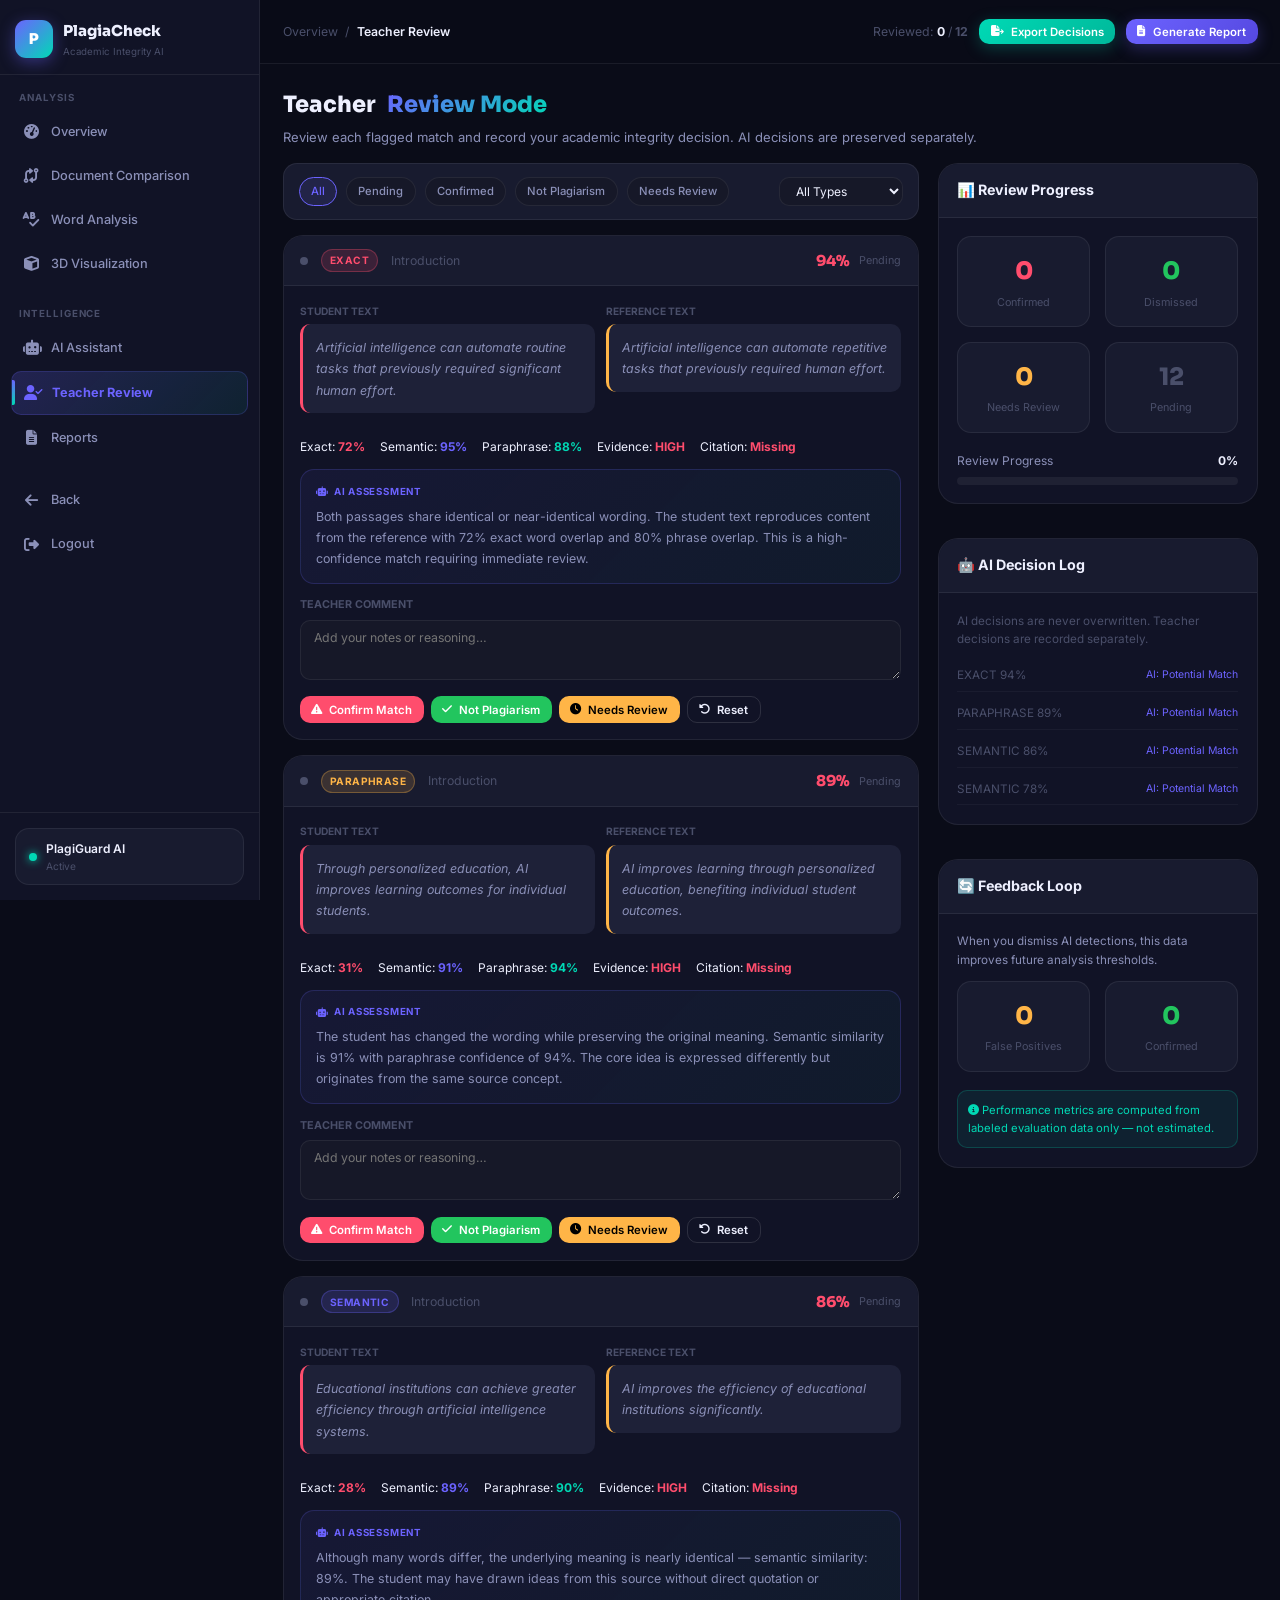
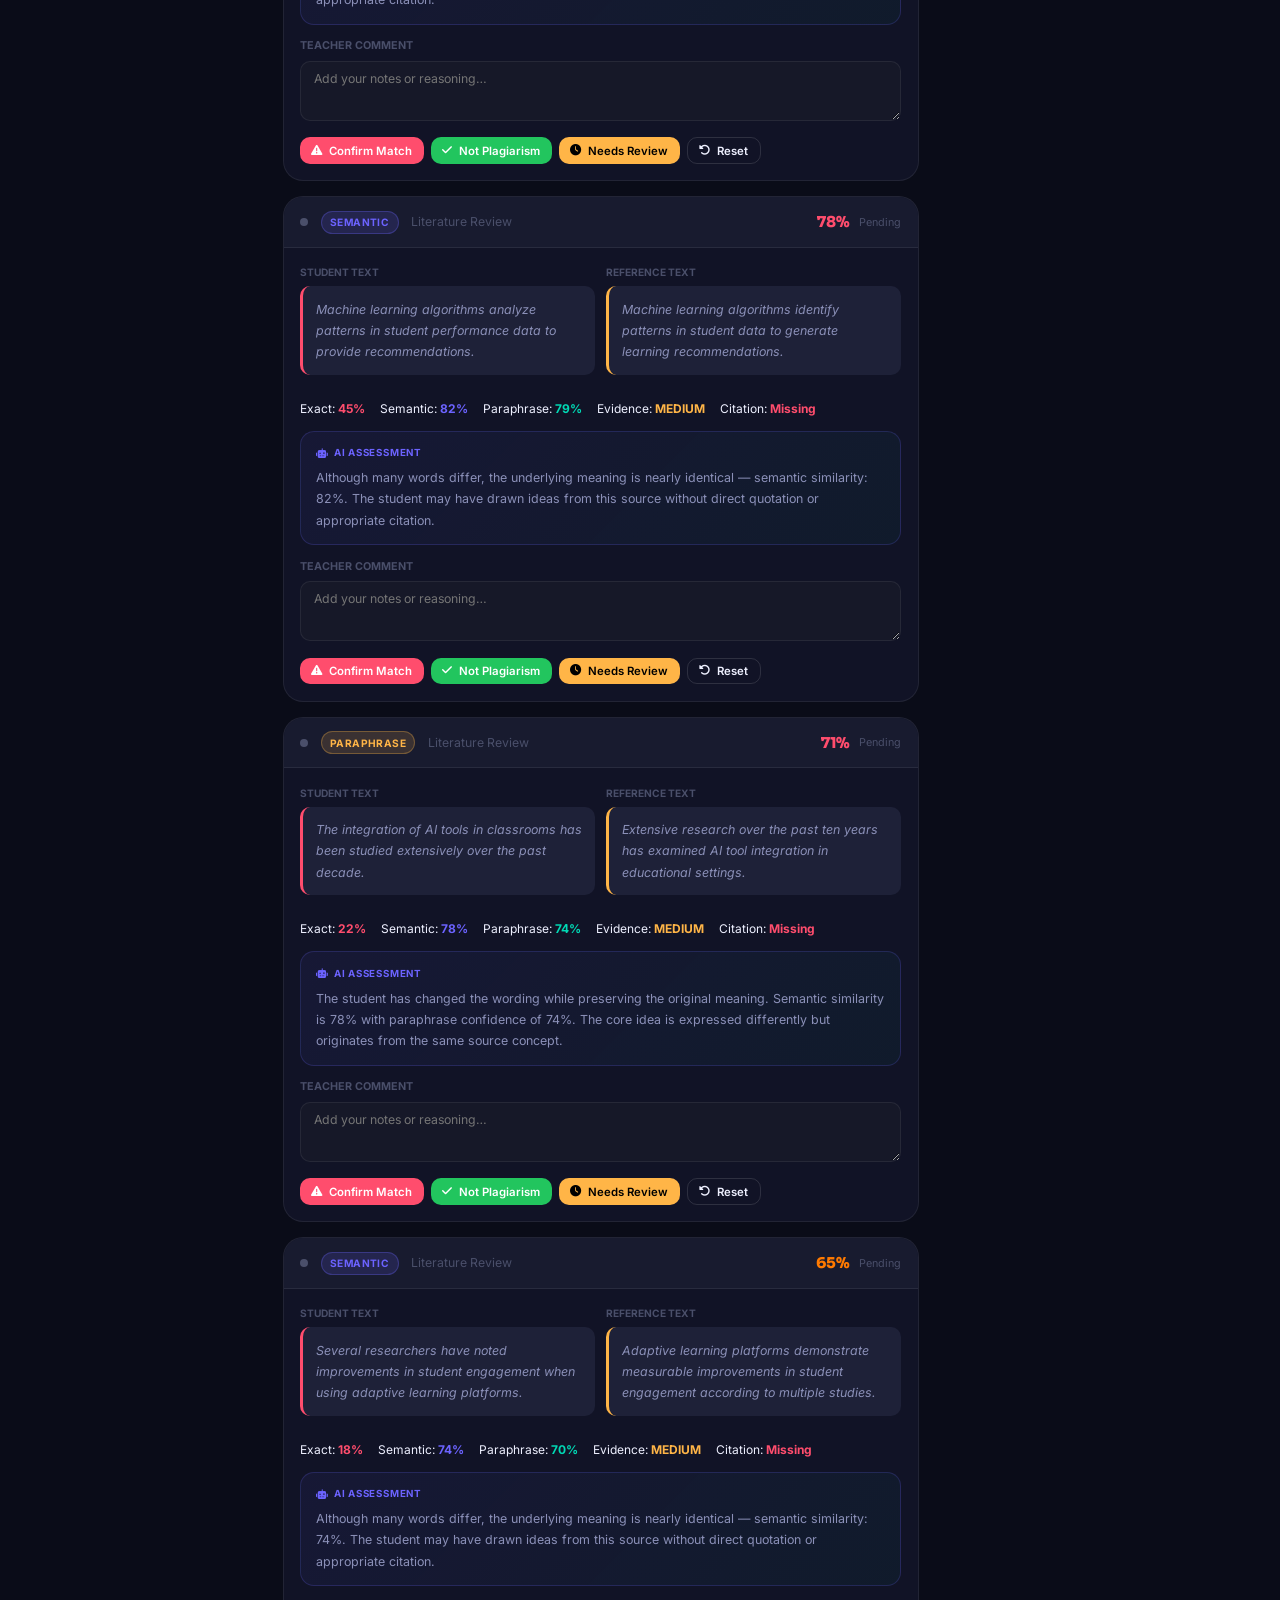
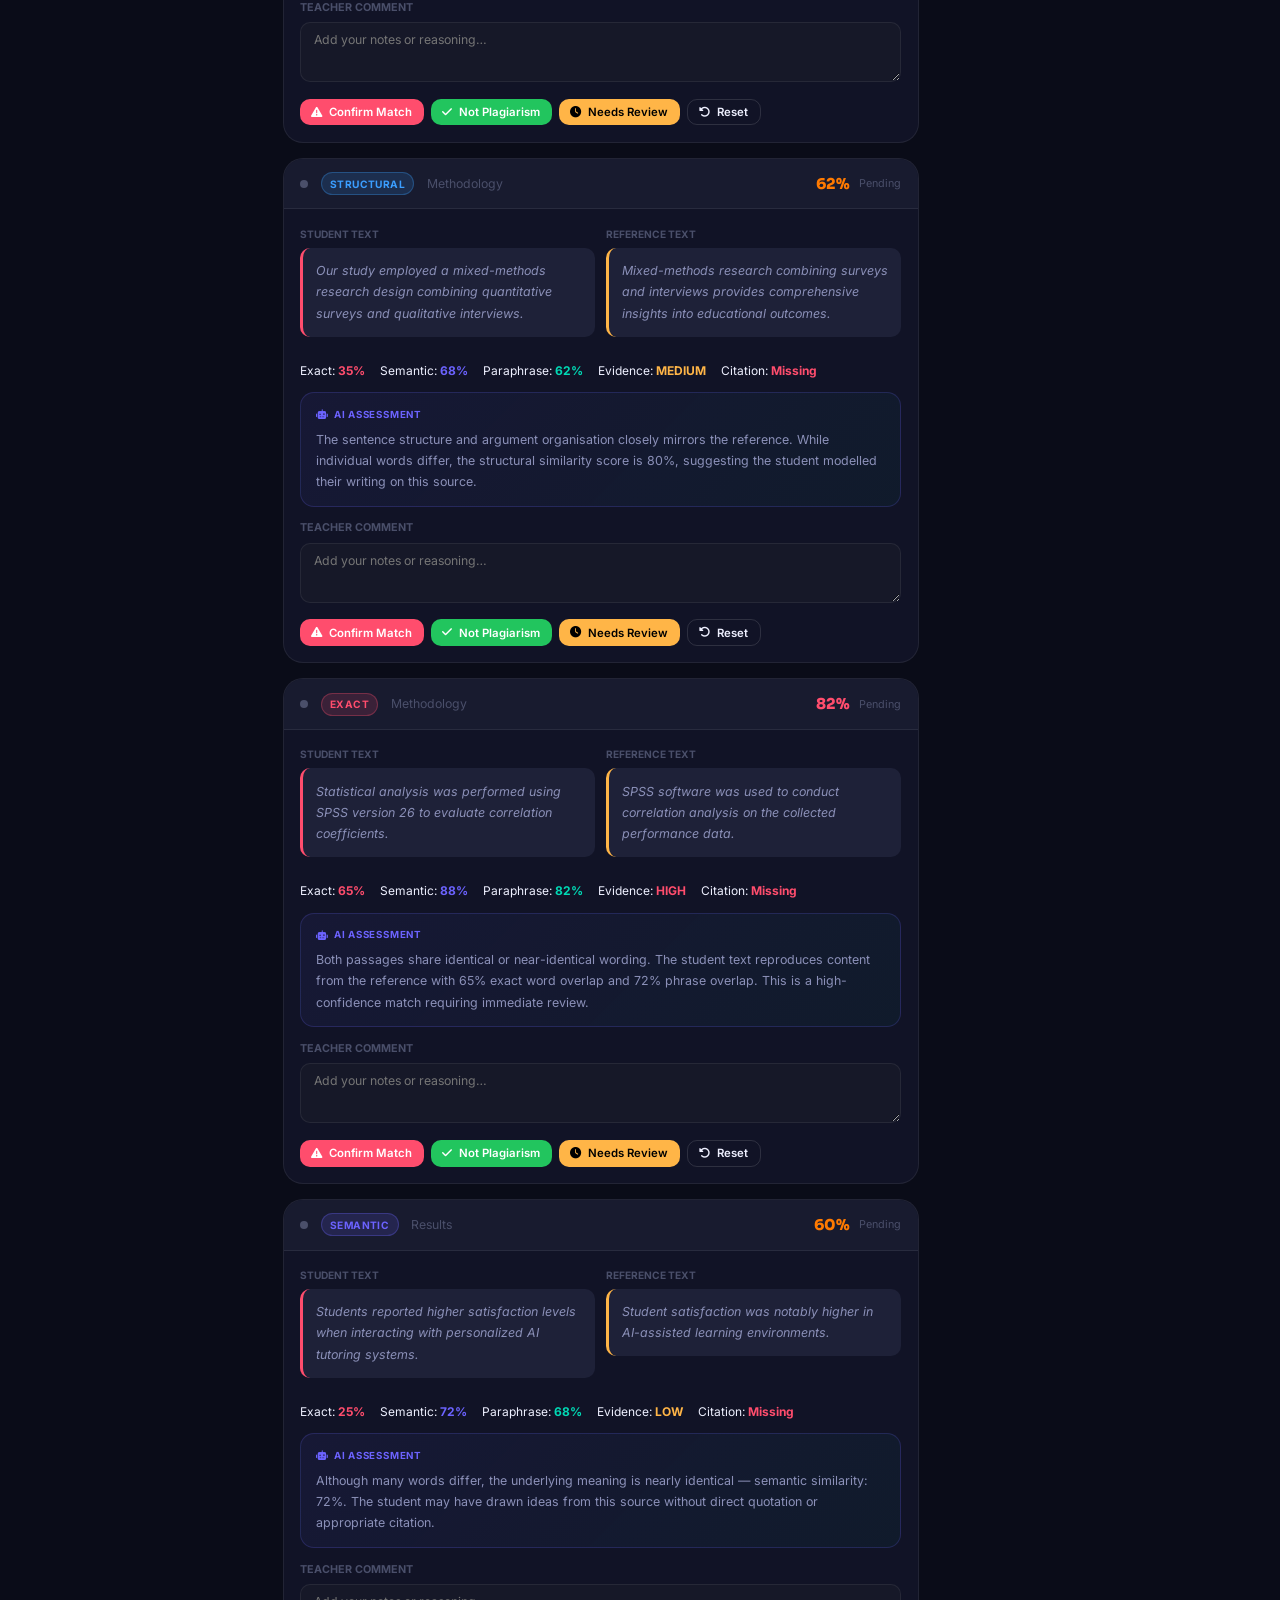
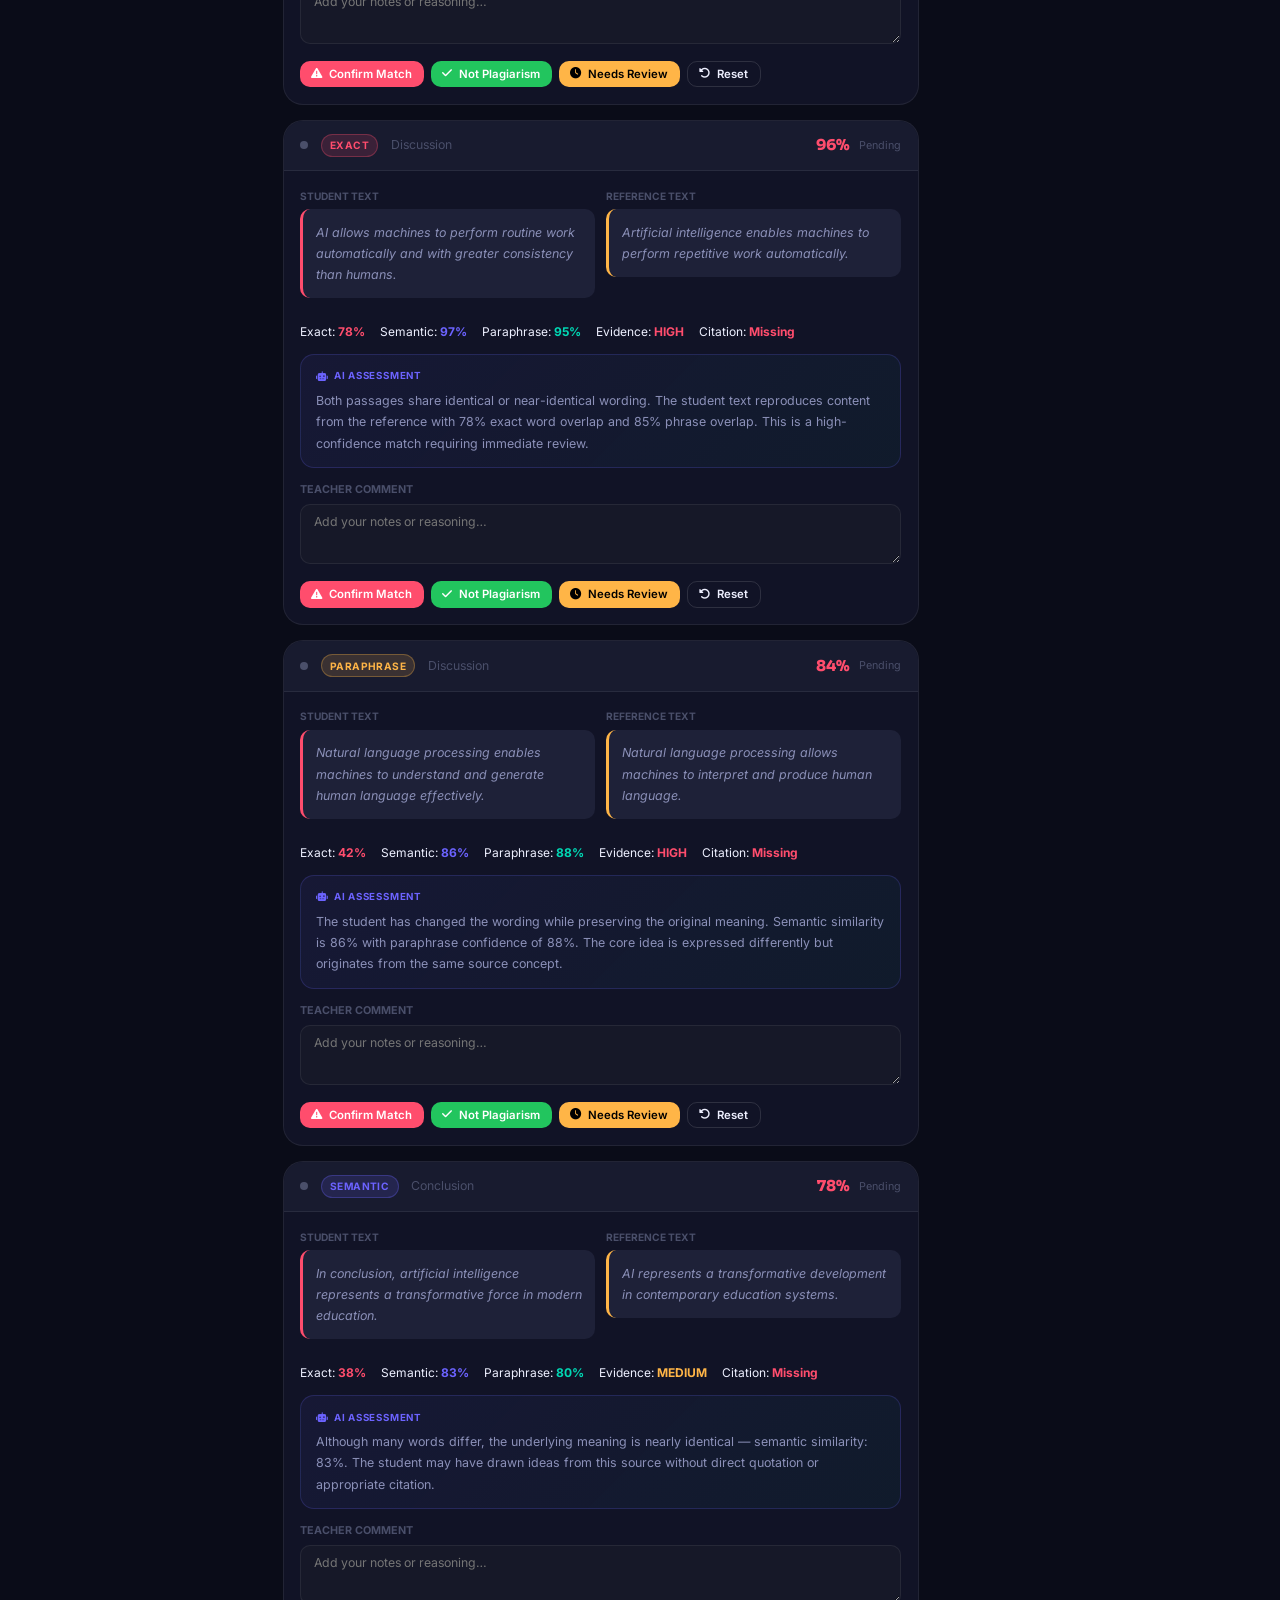
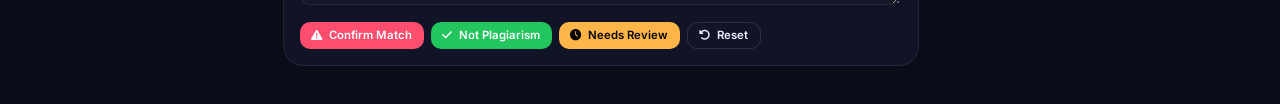
==== src/main/resources/static/teacher-review.html @ 16221643 "feat: AI-powered plagiarism detection platform - Spring Boot 3.3.4 backend with JWT authentication -" ====
<!DOCTYPE html>
<html lang="en">
<head>
<meta charset="UTF-8"/><meta name="viewport" content="width=device-width,initial-scale=1.0"/>
<title>Teacher Review — PlagiaCheck</title>
<link rel="stylesheet" href="css/advanced.css"/>
<link rel="stylesheet" href="https://cdnjs.cloudflare.com/ajax/libs/font-awesome/6.5.0/css/all.min.css"/>
<style>
.review-layout{display:grid;grid-template-columns:1fr 320px;gap:1.25rem}
.comment-box{background:var(--bg-input);border:1px solid var(--border);border-radius:var(--r-sm);padding:.6rem .85rem;color:var(--text-primary);font-size:.82rem;resize:vertical;min-height:60px;outline:none;width:100%;transition:var(--t-base)}
.comment-box:focus{border-color:var(--primary);box-shadow:0 0 0 3px rgba(108,99,255,.1)}
.decision-row{display:flex;gap:.5rem;flex-wrap:wrap;margin-top:.65rem}
.review-status-dot{width:8px;height:8px;border-radius:50%;flex-shrink:0}
</style>
</head>
<body>
<div class="app-shell">
<aside class="adv-sidebar">
  <div class="sidebar-brand"><div class="brand-logo">P</div><div><div class="brand-text">PlagiaCheck</div><div class="brand-sub">Academic Integrity AI</div></div></div>
  <div class="nav-section">
    <div class="nav-section-label">Analysis</div>
    <a href="advanced-dashboard.html" class="nav-item"><span class="nav-icon"><i class="fa-solid fa-gauge-high"></i></span><span>Overview</span></a>
    <a href="comparison.html" class="nav-item"><span class="nav-icon"><i class="fa-solid fa-code-compare"></i></span><span>Document Comparison</span></a>
    <a href="word-analysis.html" class="nav-item"><span class="nav-icon"><i class="fa-solid fa-spell-check"></i></span><span>Word Analysis</span></a>
    <a href="visualization.html" class="nav-item"><span class="nav-icon"><i class="fa-solid fa-cube"></i></span><span>3D Visualization</span></a>
  </div>
  <div class="nav-section">
    <div class="nav-section-label">Intelligence</div>
    <a href="ai-assistant.html" class="nav-item"><span class="nav-icon"><i class="fa-solid fa-robot"></i></span><span>AI Assistant</span></a>
    <a href="teacher-review.html" class="nav-item active"><span class="nav-icon"><i class="fa-solid fa-user-check"></i></span><span>Teacher Review</span></a>
    <a href="report.html" class="nav-item"><span class="nav-icon"><i class="fa-solid fa-file-lines"></i></span><span>Reports</span></a>
  </div>
  <div class="nav-section">
    <a href="advanced-dashboard.html" class="nav-item"><span class="nav-icon"><i class="fa-solid fa-arrow-left"></i></span><span>Back</span></a>
    <a href="#" class="nav-item logout-btn"><span class="nav-icon"><i class="fa-solid fa-right-from-bracket"></i></span><span>Logout</span></a>
  </div>
  <div class="sidebar-bottom"><div class="ai-status"><div class="ai-pulse"></div><div><div style="font-size:.8rem;font-weight:600">PlagiGuard AI</div><div style="font-size:.68rem;color:var(--text-muted)">Active</div></div></div></div>
</aside>

<div class="page-content">
  <div class="adv-topbar">
    <div class="topbar-left"><div class="breadcrumb"><a href="advanced-dashboard.html">Overview</a><span class="sep">/</span><span class="crumb-active">Teacher Review</span></div></div>
    <div class="topbar-right">
      <span style="font-size:.82rem;color:var(--text-muted)">Reviewed: <strong id="reviewedCount" style="color:var(--text-primary)">0</strong> / <strong id="totalCount">12</strong></span>
      <button class="btn btn-accent btn-sm" onclick="exportDecisions()"><i class="fa-solid fa-file-export"></i> Export Decisions</button>
      <button class="btn btn-primary btn-sm" onclick="window.location='report.html'"><i class="fa-solid fa-file-lines"></i> Generate Report</button>
    </div>
  </div>

  <div class="page-body">
    <div class="section-header mb-2">
      <div class="title">Teacher <span class="grad">Review Mode</span></div>
      <div class="subtitle">Review each flagged match and record your academic integrity decision. AI decisions are preserved separately.</div>
    </div>

    <div class="review-layout">
      <!-- Review cards -->
      <div>
        <!-- Filter bar -->
        <div class="filters-bar" style="border:1px solid var(--border);border-radius:var(--r-md);margin-bottom:1rem">
          <span class="filter-chip active" onclick="filterReview('all',this)">All</span>
          <span class="filter-chip" onclick="filterReview('pending',this)">Pending</span>
          <span class="filter-chip" onclick="filterReview('confirmed',this)">Confirmed</span>
          <span class="filter-chip" onclick="filterReview('dismissed',this)">Not Plagiarism</span>
          <span class="filter-chip" onclick="filterReview('needs-review',this)">Needs Review</span>
          <div style="margin-left:auto">
            <select class="filter-select" onchange="filterReviewType(this.value)">
              <option value="">All Types</option><option>EXACT</option><option>SEMANTIC</option><option>PARAPHRASE</option>
            </select>
          </div>
        </div>

        <div id="reviewCards"></div>
      </div>

      <!-- Stats panel -->
      <div style="display:flex;flex-direction:column;gap:1rem">
        <!-- Summary -->
        <div class="panel">
          <div class="panel-header"><div class="panel-title">📊 Review Progress</div></div>
          <div class="panel-body">
            <div class="admin-stat-row" style="grid-template-columns:1fr 1fr">
              <div class="admin-stat"><div class="admin-stat-val" style="color:var(--danger)" id="statConfirmed">0</div><div class="admin-stat-lbl">Confirmed</div></div>
              <div class="admin-stat"><div class="admin-stat-val" style="color:var(--success)" id="statDismissed">0</div><div class="admin-stat-lbl">Dismissed</div></div>
              <div class="admin-stat"><div class="admin-stat-val" style="color:var(--warning)" id="statNeedsReview">0</div><div class="admin-stat-lbl">Needs Review</div></div>
              <div class="admin-stat"><div class="admin-stat-val" style="color:var(--text-muted)" id="statPending">12</div><div class="admin-stat-lbl">Pending</div></div>
            </div>
            <div style="margin-top:1rem">
              <div class="flex-between" style="font-size:.8rem;margin-bottom:.4rem">
                <span style="color:var(--text-secondary)">Review Progress</span>
                <span style="font-weight:700" id="progressPct">0%</span>
              </div>
              <div style="height:8px;background:rgba(255,255,255,.06);border-radius:4px;overflow:hidden">
                <div id="progressBar" style="height:100%;background:linear-gradient(90deg,var(--primary),var(--accent));width:0%;transition:width .5s ease;border-radius:4px"></div>
              </div>
            </div>
          </div>
        </div>

        <!-- AI vs Teacher -->
        <div class="panel">
          <div class="panel-header"><div class="panel-title">🤖 AI Decision Log</div></div>
          <div class="panel-body">
            <div style="font-size:.78rem;color:var(--text-muted);margin-bottom:.75rem">AI decisions are never overwritten. Teacher decisions are recorded separately.</div>
            <div id="aiDecisionLog" style="display:flex;flex-direction:column;gap:.4rem"></div>
          </div>
        </div>

        <!-- Feedback Loop -->
        <div class="panel">
          <div class="panel-header"><div class="panel-title">🔄 Feedback Loop</div></div>
          <div class="panel-body">
            <div style="font-size:.78rem;color:var(--text-secondary);margin-bottom:.75rem">When you dismiss AI detections, this data improves future analysis thresholds.</div>
            <div class="admin-stat-row" style="grid-template-columns:1fr 1fr">
              <div class="admin-stat"><div class="admin-stat-val" style="color:var(--warning)" id="fbFP">0</div><div class="admin-stat-lbl">False Positives</div></div>
              <div class="admin-stat"><div class="admin-stat-val" style="color:var(--success)" id="fbConfirmed">0</div><div class="admin-stat-lbl">Confirmed</div></div>
            </div>
            <div style="margin-top:.75rem;padding:.65rem;background:rgba(0,217,181,.07);border:1px solid rgba(0,217,181,.2);border-radius:var(--r-sm);font-size:.75rem;color:var(--accent)">
              <i class="fa-solid fa-circle-info"></i> Performance metrics are computed from labeled evaluation data only — not estimated.
            </div>
          </div>
        </div>
      </div>
    </div>
  </div>
</div>
</div>
<div class="toast-container" id="toastContainer"></div>
<script src="js/engine.js"></script>
<script>
const decisions = {};   // matchId -> {status, comment}
let currentFilter = 'all';
let currentTypeFilter = '';

document.addEventListener('DOMContentLoaded',()=>{
  initAdvNav();
  document.getElementById('totalCount').textContent = MOCK_DATA.matches.length;
  document.getElementById('statPending').textContent = MOCK_DATA.matches.length;
  renderReviewCards();
  renderAILog();
});

function renderReviewCards(){
  const container = document.getElementById('reviewCards');
  let filtered = MOCK_DATA.matches.filter(m=>{
    const d = decisions[m.id];
    const status = d?.status||'pending';
    if(currentFilter!=='all' && status!==currentFilter) return false;
    if(currentTypeFilter && m.type!==currentTypeFilter) return false;
    return true;
  });
  if(!filtered.length){
    container.innerHTML=`<div class="empty-state"><div class="empty-icon">✅</div><div class="empty-title">No matches in this filter</div></div>`;
    return;
  }
  container.innerHTML = filtered.map(m=>{
    const s   = MOCK_DATA.student.sentences.find(x=>x.id===m.studentId);
    const r   = MOCK_DATA.reference.sentences.find(x=>x.id===m.refId);
    const d   = decisions[m.id];
    const status = d?.status||'pending';
    const statusClass = status==='pending'?'':status;
    return `<div class="review-card ${statusClass}" id="rc_${m.id}">
      <div class="review-header">
        <div class="review-status-dot" style="background:${statusDotColor(status)}"></div>
        ${matchChip(m.type)}
        <span style="font-size:.82rem;color:var(--text-muted)">${s?.section}</span>
        <div style="margin-left:auto;display:flex;align-items:center;gap:.6rem">
          <span style="font-family:'Sora',sans-serif;font-size:1rem;font-weight:800;color:${scoreColor(m.score)}">${m.score}%</span>
          ${d?`<span class="review-decision decision-${status}"><i class="fa-solid ${statusIcon(status)}"></i> ${statusLabel(status)}</span>`:'<span style="font-size:.72rem;color:var(--text-muted)">Pending</span>'}
        </div>
      </div>
      <div class="review-body">
        <div style="display:grid;grid-template-columns:1fr 1fr;gap:.75rem;margin-bottom:.85rem">
          <div>
            <div style="font-size:.68rem;font-weight:700;text-transform:uppercase;color:var(--text-muted);margin-bottom:.35rem">Student Text</div>
            <div class="review-text-block" style="border-left-color:var(--danger)">${s?.text||'—'}</div>
          </div>
          <div>
            <div style="font-size:.68rem;font-weight:700;text-transform:uppercase;color:var(--text-muted);margin-bottom:.35rem">Reference Text</div>
            <div class="review-text-block" style="border-left-color:var(--warning)">${r?.text||'—'}</div>
          </div>
        </div>
        <div style="display:flex;gap:1rem;flex-wrap:wrap;font-size:.8rem;margin-bottom:.85rem">
          <span>Exact: <strong style="color:var(--danger)">${m.exactOverlap}%</strong></span>
          <span>Semantic: <strong style="color:var(--primary)">${m.semanticSim}%</strong></span>
          <span>Paraphrase: <strong style="color:var(--accent)">${m.paraphraseConf}%</strong></span>
          <span>Evidence: <strong style="color:${m.evidenceStrength==='HIGH'?'var(--danger)':'var(--warning)'}">${m.evidenceStrength}</strong></span>
          <span>Citation: <strong style="color:${m.citation?'var(--success)':'var(--danger)'}">${m.citation?'Found':'Missing'}</strong></span>
        </div>
        <div class="ai-explanation" style="margin-bottom:.85rem">
          <div class="ai-tag"><i class="fa-solid fa-robot"></i> AI Assessment</div>
          ${AI_EXPLANATIONS[m.type]?.(m)||'—'}
        </div>
        <div style="margin-bottom:.65rem">
          <div style="font-size:.72rem;font-weight:700;text-transform:uppercase;color:var(--text-muted);margin-bottom:.4rem">Teacher Comment</div>
          <textarea class="comment-box" id="comment_${m.id}" placeholder="Add your notes or reasoning…">${d?.comment||''}</textarea>
        </div>
        <div class="decision-row">
          <button class="btn btn-danger btn-sm" onclick="setDecision('${m.id}','confirmed')"><i class="fa-solid fa-triangle-exclamation"></i> Confirm Match</button>
          <button class="btn btn-success btn-sm" onclick="setDecision('${m.id}','dismissed')"><i class="fa-solid fa-check"></i> Not Plagiarism</button>
          <button class="btn btn-warning btn-sm" onclick="setDecision('${m.id}','needs-review')"><i class="fa-solid fa-clock"></i> Needs Review</button>
          <button class="btn btn-outline btn-sm" onclick="clearDecision('${m.id}')"><i class="fa-solid fa-rotate-left"></i> Reset</button>
        </div>
      </div>
    </div>`;
  }).join('');
}

function setDecision(matchId, status){
  const comment = document.getElementById('comment_'+matchId)?.value||'';
  decisions[matchId]={ status, comment, timestamp: new Date().toISOString() };
  toast(status==='confirmed'?'Match confirmed as plagiarism':status==='dismissed'?'Marked as not plagiarism':'Flagged for further review', status==='dismissed'?'success':status==='confirmed'?'error':'info');
  updateStats();
  renderReviewCards();
  renderAILog();
}
function clearDecision(matchId){ delete decisions[matchId]; updateStats(); renderReviewCards(); }

function updateStats(){
  const counts = { confirmed:0, dismissed:0, 'needs-review':0 };
  Object.values(decisions).forEach(d=>{ if(d.status in counts) counts[d.status]++; });
  const reviewed = Object.keys(decisions).length;
  const total    = MOCK_DATA.matches.length;
  document.getElementById('statConfirmed').textContent   = counts.confirmed;
  document.getElementById('statDismissed').textContent   = counts.dismissed;
  document.getElementById('statNeedsReview').textContent = counts['needs-review'];
  document.getElementById('statPending').textContent     = total-reviewed;
  document.getElementById('reviewedCount').textContent   = reviewed;
  const pct = Math.round((reviewed/total)*100);
  document.getElementById('progressPct').textContent = pct+'%';
  document.getElementById('progressBar').style.width = pct+'%';
  document.getElementById('fbFP').textContent      = counts.dismissed;
  document.getElementById('fbConfirmed').textContent = counts.confirmed;
}

function renderAILog(){
  const log = document.getElementById('aiDecisionLog');
  const recent = MOCK_DATA.matches.slice(0,4);
  log.innerHTML = recent.map(m=>{
    const d = decisions[m.id];
    return `<div style="display:flex;align-items:center;justify-content:space-between;padding:.4rem 0;border-bottom:1px solid rgba(255,255,255,.04);font-size:.78rem">
      <span style="color:var(--text-muted)">${m.type} ${m.score}%</span>
      <div style="display:flex;gap:.4rem;align-items:center">
        <span style="color:var(--primary);font-size:.7rem">AI: Potential Match</span>
        ${d?`<span class="review-decision decision-${d.status}" style="font-size:.62rem;padding:.1rem .4rem">Teacher: ${statusLabel(d.status)}</span>`:''}
      </div>
    </div>`;
  }).join('');
}

function filterReview(filter, el){
  currentFilter=filter;
  document.querySelectorAll('.filter-chip').forEach(c=>c.classList.remove('active'));
  el.classList.add('active');
  renderReviewCards();
}
function filterReviewType(type){ currentTypeFilter=type; renderReviewCards(); }

function statusDotColor(status){
  const m={'confirmed':'var(--danger)','dismissed':'var(--success)','needs-review':'var(--warning)','pending':'var(--text-muted)'};
  return m[status]||'var(--text-muted)';
}
function statusIcon(status){
  const m={'confirmed':'fa-triangle-exclamation','dismissed':'fa-check','needs-review':'fa-clock','pending':'fa-hourglass-half'};
  return m[status]||'fa-question';
}
function statusLabel(status){
  const m={'confirmed':'Confirmed','dismissed':'Not Plagiarism','needs-review':'Needs Review','pending':'Pending'};
  return m[status]||status;
}

function exportDecisions(){
  const data=MOCK_DATA.matches.map(m=>({
    matchId:m.id, type:m.type, score:m.score, section:MOCK_DATA.student.sentences.find(x=>x.id===m.studentId)?.section,
    aiDecision:'Potential Match', teacherDecision:decisions[m.id]?.status||'pending',
    comment:decisions[m.id]?.comment||'', timestamp:decisions[m.id]?.timestamp||null
  }));
  const blob=new Blob([JSON.stringify(data,null,2)],{type:'application/json'});
  const url=URL.createObjectURL(blob);
  const a=document.createElement('a'); a.href=url; a.download='teacher_decisions.json'; a.click();
  URL.revokeObjectURL(url);
  toast('Decisions exported as JSON','success');
}
</script>
</body>
</html>
---- src/main/resources/static/css/advanced.css ----
/* ================================================================
   PlagiaCheck Advanced Platform — advanced.css
   Premium academic AI dashboard design system
   ================================================================ */

@import url('https://fonts.googleapis.com/css2?family=Inter:wght@300;400;500;600;700;800&family=Sora:wght@600;700;800&family=JetBrains+Mono:wght@400;500&display=swap');

/* ── Extended Variables ──────────────────────────────────────── */
:root {
  /* Core palette */
  --primary:       #6C63FF;
  --primary-dark:  #5548e0;
  --primary-light: rgba(108,99,255,0.12);
  --accent:        #00D9B5;
  --accent-dark:   #00b89a;
  --danger:        #FF4D6D;
  --warning:       #FFB547;
  --success:       #22C55E;
  --info:          #3B9EFF;

  /* Similarity risk scale */
  --risk-low:      #22C55E;
  --risk-medium:   #FFB547;
  --risk-high:     #FF7A00;
  --risk-critical: #FF4D6D;
  --risk-original: #3B9EFF;

  /* Word diff colors */
  --diff-exact:    rgba(255,77,109,0.25);
  --diff-replaced: rgba(255,181,71,0.25);
  --diff-added:    rgba(34,197,94,0.2);
  --diff-removed:  rgba(255,77,109,0.15);
  --diff-synonym:  rgba(108,99,255,0.2);
  --diff-phrase:   rgba(0,217,181,0.18);

  /* Surfaces */
  --bg-base:   #0A0C18;
  --bg-card:   #111326;
  --bg-card2:  #181B2F;
  --bg-card3:  #1E2138;
  --bg-input:  #161828;
  --bg-glass:  rgba(17,19,38,0.72);
  --border:    rgba(255,255,255,0.07);
  --border-md: rgba(255,255,255,0.12);
  --border-hl: rgba(108,99,255,0.45);

  /* Text */
  --text-primary:   #EEF0FF;
  --text-secondary: #8B90B8;
  --text-muted:     #4A4F6A;
  --text-code:      #A9B1D6;

  /* Radius */
  --r-xs: 6px; --r-sm: 10px; --r-md: 14px;
  --r-lg: 20px; --r-xl: 28px; --r-2xl: 36px;

  /* Shadows */
  --shadow-sm:    0 2px 8px rgba(0,0,0,0.3);
  --shadow-md:    0 8px 32px rgba(0,0,0,0.4);
  --shadow-lg:    0 20px 60px rgba(0,0,0,0.5);
  --shadow-glow:  0 0 40px rgba(108,99,255,0.2);
  --shadow-hover: 0 16px 48px rgba(108,99,255,0.28);

  /* Transitions */
  --t-fast:   all 0.15s ease;
  --t-base:   all 0.25s cubic-bezier(0.4,0,0.2,1);
  --t-slow:   all 0.4s cubic-bezier(0.4,0,0.2,1);
  --t-spring: all 0.35s cubic-bezier(0.34,1.56,0.64,1);
}

/* ── Base Reset ──────────────────────────────────────────────── */
*, *::before, *::after { box-sizing: border-box; margin: 0; padding: 0; }
html { scroll-behavior: smooth; font-size: 15px; }
body {
  font-family: 'Inter', sans-serif;
  background: var(--bg-base); color: var(--text-primary);
  min-height: 100vh; line-height: 1.6; overflow-x: hidden;
}
a { color: inherit; text-decoration: none; }
button { cursor: pointer; font-family: inherit; border: none; background: none; }
input, select, textarea { font-family: inherit; }
::-webkit-scrollbar { width: 5px; height: 5px; }
::-webkit-scrollbar-track { background: var(--bg-base); }
::-webkit-scrollbar-thumb { background: var(--primary); border-radius: 3px; }

/* ── App Shell ───────────────────────────────────────────────── */
.app-shell { display: flex; min-height: 100vh; }

/* ── Advanced Sidebar ────────────────────────────────────────── */
.adv-sidebar {
  width: 260px; flex-shrink: 0;
  background: var(--bg-card);
  border-right: 1px solid var(--border);
  display: flex; flex-direction: column;
  position: sticky; top: 0; height: 100vh;
  overflow-y: auto; overflow-x: hidden;
  transition: width 0.3s ease;
  z-index: 50;
}
.adv-sidebar.collapsed { width: 64px; }
.sidebar-brand {
  display: flex; align-items: center; gap: 10px;
  padding: 1.25rem 1rem 1rem;
  border-bottom: 1px solid var(--border);
  min-height: 64px;
}
.brand-logo {
  width: 38px; height: 38px; border-radius: 11px; flex-shrink: 0;
  background: linear-gradient(135deg, var(--primary), var(--accent));
  display: flex; align-items: center; justify-content: center;
  font-weight: 900; font-size: 1rem; color: #fff;
  box-shadow: 0 4px 16px rgba(108,99,255,0.4);
}
.brand-text { font-family: 'Sora', sans-serif; font-size: 1rem; font-weight: 800; white-space: nowrap; }
.brand-sub  { font-size: 0.65rem; color: var(--text-muted); margin-top: 1px; white-space: nowrap; }

.nav-section { padding: 1rem 0.75rem 0.25rem; }
.nav-section-label {
  font-size: 0.65rem; font-weight: 700; letter-spacing: 0.1em;
  text-transform: uppercase; color: var(--text-muted);
  padding: 0 0.5rem; margin-bottom: 0.35rem; white-space: nowrap;
}
.nav-item {
  display: flex; align-items: center; gap: 10px;
  padding: 0.6rem 0.75rem; border-radius: var(--r-sm);
  font-size: 0.85rem; font-weight: 500; color: var(--text-secondary);
  transition: var(--t-base); margin-bottom: 2px; white-space: nowrap;
  cursor: pointer; position: relative;
}
.nav-item:hover  { background: var(--primary-light); color: var(--text-primary); }
.nav-item.active {
  background: linear-gradient(135deg, rgba(108,99,255,0.2), rgba(0,217,181,0.08));
  color: var(--primary); font-weight: 700;
  border: 1px solid rgba(108,99,255,0.2);
}
.nav-item.active::before {
  content: ''; position: absolute; left: 0; top: 20%; bottom: 20%;
  width: 3px; border-radius: 0 2px 2px 0;
  background: linear-gradient(180deg, var(--primary), var(--accent));
}
.nav-icon { font-size: 1rem; width: 18px; text-align: center; flex-shrink: 0; }
.nav-badge {
  margin-left: auto; font-size: 0.65rem; font-weight: 700;
  padding: 0.1rem 0.45rem; border-radius: 10px;
  background: rgba(255,77,109,0.2); color: var(--danger);
}

.sidebar-bottom {
  margin-top: auto; padding: 1rem; border-top: 1px solid var(--border);
}
.ai-status {
  display: flex; align-items: center; gap: 0.6rem;
  background: var(--bg-card2); border: 1px solid var(--border);
  border-radius: var(--r-md); padding: 0.65rem 0.85rem;
  font-size: 0.78rem;
}
.ai-pulse {
  width: 8px; height: 8px; border-radius: 50%;
  background: var(--accent); flex-shrink: 0;
  box-shadow: 0 0 8px var(--accent);
  animation: pulse-dot 2s ease-in-out infinite;
}
@keyframes pulse-dot {
  0%,100% { transform: scale(1); opacity: 1; }
  50%      { transform: scale(1.4); opacity: 0.7; }
}

/* ── Top Bar ─────────────────────────────────────────────────── */
.adv-topbar {
  height: 64px; position: sticky; top: 0; z-index: 40;
  background: rgba(10,12,24,0.85); backdrop-filter: blur(20px);
  border-bottom: 1px solid var(--border);
  display: flex; align-items: center; justify-content: space-between;
  padding: 0 1.5rem; gap: 1rem;
}
.topbar-left  { display: flex; align-items: center; gap: 1rem; }
.topbar-right { display: flex; align-items: center; gap: 0.75rem; }
.breadcrumb   { display: flex; align-items: center; gap: 0.5rem; font-size: 0.82rem; color: var(--text-muted); }
.breadcrumb .crumb-active { color: var(--text-primary); font-weight: 600; }
.breadcrumb .sep { color: var(--text-muted); }

.analysis-badge {
  display: flex; align-items: center; gap: 6px;
  padding: 0.3rem 0.8rem; border-radius: 20px;
  background: rgba(0,217,181,0.1); border: 1px solid rgba(0,217,181,0.25);
  font-size: 0.75rem; font-weight: 600; color: var(--accent);
}
.analysis-badge .dot { width: 6px; height: 6px; border-radius: 50%; background: var(--accent); }

/* ── Page Content ────────────────────────────────────────────── */
.page-content { flex: 1; display: flex; flex-direction: column; min-width: 0; }
.page-body { flex: 1; padding: 1.5rem; overflow-y: auto; }

/* ── Section Header ──────────────────────────────────────────── */
.section-header { margin-bottom: 1.5rem; }
.section-header .title {
  font-family: 'Sora', sans-serif; font-size: 1.5rem; font-weight: 800;
  display: flex; align-items: center; gap: 0.75rem;
}
.section-header .title .grad {
  background: linear-gradient(135deg, var(--primary), var(--accent));
  -webkit-background-clip: text; -webkit-text-fill-color: transparent;
}
.section-header .subtitle { font-size: 0.87rem; color: var(--text-secondary); margin-top: 0.3rem; }

/* ── KPI Cards ───────────────────────────────────────────────── */
.kpi-grid {
  display: grid;
  grid-template-columns: repeat(auto-fill, minmax(200px, 1fr));
  gap: 1rem; margin-bottom: 1.5rem;
}
.kpi-card {
  background: var(--bg-card); border: 1px solid var(--border);
  border-radius: var(--r-lg); padding: 1.25rem;
  position: relative; overflow: hidden;
  transition: var(--t-base);
}
.kpi-card::before {
  content: ''; position: absolute; top: 0; left: 0; right: 0; height: 2px;
  background: var(--kpi-color, var(--primary));
}
.kpi-card:hover { transform: translateY(-2px); box-shadow: var(--shadow-hover); border-color: var(--border-hl); }
.kpi-label { font-size: 0.72rem; font-weight: 700; text-transform: uppercase; letter-spacing: 0.08em; color: var(--text-muted); margin-bottom: 0.5rem; }
.kpi-value { font-family: 'Sora', sans-serif; font-size: 1.8rem; font-weight: 800; line-height: 1; color: var(--kpi-color, var(--text-primary)); }
.kpi-sub   { font-size: 0.75rem; color: var(--text-muted); margin-top: 0.3rem; }
.kpi-icon  { position: absolute; right: 1rem; top: 50%; transform: translateY(-50%); font-size: 2rem; opacity: 0.08; }
.kpi-trend { display: flex; align-items: center; gap: 4px; font-size: 0.72rem; margin-top: 0.4rem; }
.kpi-trend.up   { color: var(--success); }
.kpi-trend.down { color: var(--danger); }

/* ── Panel Card ──────────────────────────────────────────────── */
.panel {
  background: var(--bg-card); border: 1px solid var(--border);
  border-radius: var(--r-lg); overflow: hidden;
  margin-bottom: 1.25rem;
}
.panel-header {
  display: flex; align-items: center; justify-content: space-between;
  padding: 1rem 1.25rem; border-bottom: 1px solid var(--border);
  background: var(--bg-card2);
}
.panel-title { font-weight: 700; font-size: 0.95rem; display: flex; align-items: center; gap: 0.5rem; }
.panel-title .icon { font-size: 1rem; }
.panel-body { padding: 1.25rem; }
.panel-actions { display: flex; align-items: center; gap: 0.5rem; }

/* ── Buttons ─────────────────────────────────────────────────── */
.btn {
  display: inline-flex; align-items: center; justify-content: center; gap: 7px;
  padding: 0.55rem 1.2rem; border-radius: var(--r-sm);
  font-size: 0.83rem; font-weight: 600; transition: var(--t-base);
  white-space: nowrap; position: relative; overflow: hidden;
}
.btn-primary {
  background: linear-gradient(135deg, var(--primary), var(--primary-dark));
  color: #fff; box-shadow: 0 4px 16px rgba(108,99,255,0.3);
}
.btn-primary:hover { transform: translateY(-1px); box-shadow: 0 8px 24px rgba(108,99,255,0.4); }
.btn-accent {
  background: linear-gradient(135deg, var(--accent), var(--accent-dark));
  color: #fff; box-shadow: 0 4px 16px rgba(0,217,181,0.25);
}
.btn-accent:hover { transform: translateY(-1px); }
.btn-outline { background: transparent; color: var(--text-primary); border: 1px solid var(--border-md); }
.btn-outline:hover { border-color: var(--primary); color: var(--primary); background: var(--primary-light); }
.btn-ghost   { background: transparent; color: var(--text-secondary); }
.btn-ghost:hover { color: var(--text-primary); background: var(--bg-card2); }
.btn-danger  { background: var(--danger); color: #fff; }
.btn-success { background: var(--success); color: #fff; }
.btn-warning { background: var(--warning); color: #000; }
.btn-sm { padding: 0.35rem 0.75rem; font-size: 0.76rem; }
.btn-lg { padding: 0.75rem 1.75rem; font-size: 0.95rem; border-radius: var(--r-md); }
.btn-full { width: 100%; }
.btn:disabled { opacity: 0.4; cursor: not-allowed; transform: none !important; }
.btn-icon { width: 34px; height: 34px; padding: 0; border-radius: var(--r-sm); }

/* ── Similarity Heatmap ──────────────────────────────────────── */
.heatmap-doc { font-size: 0.87rem; line-height: 1.9; }
.hm-sentence {
  display: inline; border-radius: 3px;
  padding: 1px 2px; cursor: pointer; transition: var(--t-fast);
  position: relative;
}
.hm-sentence:hover { filter: brightness(1.3); }
.hm-0 { background: transparent; color: var(--text-primary); }
.hm-1 { background: rgba(34,197,94,0.15);  border-bottom: 2px solid var(--risk-low); }
.hm-2 { background: rgba(255,181,71,0.15); border-bottom: 2px solid var(--risk-medium); }
.hm-3 { background: rgba(255,122,0,0.15);  border-bottom: 2px solid var(--risk-high); }
.hm-4 { background: rgba(255,77,109,0.2);  border-bottom: 2px solid var(--risk-critical); }

/* ── Word Diff ───────────────────────────────────────────────── */
.word-diff-wrap { font-family: 'JetBrains Mono', monospace; font-size: 0.85rem; line-height: 2; }
.wd-exact    { background: var(--diff-exact);   border-bottom: 2px solid var(--danger);  border-radius: 2px; padding: 0 2px; }
.wd-phrase   { background: var(--diff-phrase);  border-bottom: 2px solid var(--accent);  border-radius: 2px; padding: 0 2px; }
.wd-replaced { background: var(--diff-replaced);border-bottom: 2px solid var(--warning); border-radius: 2px; padding: 0 2px; }
.wd-added    { background: var(--diff-added);   border-bottom: 2px solid var(--success); border-radius: 2px; padding: 0 2px; }
.wd-removed  { background: var(--diff-removed); text-decoration: line-through; opacity: 0.6; padding: 0 2px; }
.wd-synonym  { background: var(--diff-synonym); border-bottom: 2px dashed var(--primary); border-radius: 2px; padding: 0 2px; }
.wd-stopword { color: var(--text-muted); }

/* ── Side-by-side comparison ─────────────────────────────────── */
.compare-layout { display: grid; grid-template-columns: 1fr 1fr; gap: 1rem; height: calc(100vh - 200px); }
.compare-pane {
  background: var(--bg-card); border: 1px solid var(--border);
  border-radius: var(--r-lg); display: flex; flex-direction: column; overflow: hidden;
}
.compare-pane-header {
  padding: 0.85rem 1.1rem; border-bottom: 1px solid var(--border);
  background: var(--bg-card2); display: flex; align-items: center; justify-content: space-between;
  flex-shrink: 0;
}
.compare-pane-title { font-weight: 700; font-size: 0.88rem; }
.compare-pane-body  { flex: 1; overflow-y: auto; padding: 1.25rem; font-size: 0.87rem; line-height: 1.9; }

.match-highlight-orig   { background: rgba(255,181,71,0.22); border-left: 3px solid var(--warning); padding-left: 4px; }
.match-highlight-student{ background: rgba(255,77,109,0.18); border-left: 3px solid var(--danger);  padding-left: 4px; }
.match-highlight-active { outline: 2px solid var(--primary); border-radius: 3px; }

/* ── Match type chips ────────────────────────────────────────── */
.match-chip {
  display: inline-flex; align-items: center; gap: 4px;
  padding: 0.15rem 0.55rem; border-radius: 12px;
  font-size: 0.68rem; font-weight: 700; letter-spacing: 0.04em; text-transform: uppercase;
}
.chip-exact      { background: rgba(255,77,109,0.15); color: var(--danger); border: 1px solid rgba(255,77,109,0.3); }
.chip-semantic   { background: rgba(108,99,255,0.15); color: var(--primary); border: 1px solid rgba(108,99,255,0.3); }
.chip-paraphrase { background: rgba(255,181,71,0.15); color: var(--warning); border: 1px solid rgba(255,181,71,0.3); }
.chip-structural { background: rgba(59,158,255,0.15); color: var(--info); border: 1px solid rgba(59,158,255,0.3); }
.chip-common     { background: rgba(34,197,94,0.12); color: var(--success); border: 1px solid rgba(34,197,94,0.3); }
.chip-citation   { background: rgba(0,217,181,0.12); color: var(--accent); border: 1px solid rgba(0,217,181,0.3); }
.chip-original   { background: rgba(59,158,255,0.1); color: var(--info); }

/* ── Evidence Panel ──────────────────────────────────────────── */
.evidence-panel {
  background: var(--bg-card2); border: 1px solid var(--border);
  border-radius: var(--r-md); padding: 1.1rem;
}
.evidence-row { display: flex; align-items: flex-start; justify-content: space-between; gap: 1rem; margin-bottom: 0.6rem; }
.ev-label { font-size: 0.72rem; font-weight: 700; text-transform: uppercase; letter-spacing: 0.06em; color: var(--text-muted); }
.ev-value { font-size: 0.85rem; font-weight: 600; color: var(--text-primary); }
.ev-bar   { height: 5px; background: rgba(255,255,255,0.06); border-radius: 3px; overflow: hidden; margin-top: 3px; }
.ev-fill  { height: 100%; border-radius: 3px; transition: width 1s ease; }

.ai-explanation {
  background: linear-gradient(135deg, rgba(108,99,255,0.07), rgba(0,217,181,0.04));
  border: 1px solid rgba(108,99,255,0.2); border-radius: var(--r-md);
  padding: 0.9rem 1rem; font-size: 0.83rem; color: var(--text-secondary); line-height: 1.7;
  margin-top: 0.75rem;
}
.ai-explanation .ai-tag {
  font-size: 0.65rem; font-weight: 700; color: var(--primary);
  letter-spacing: 0.08em; text-transform: uppercase; margin-bottom: 0.35rem;
  display: flex; align-items: center; gap: 5px;
}

/* ── Detection Layers ────────────────────────────────────────── */
.layers-grid { display: flex; flex-direction: column; gap: 0.6rem; }
.layer-row {
  display: flex; align-items: center; gap: 1rem;
  background: var(--bg-card2); border: 1px solid var(--border);
  border-radius: var(--r-sm); padding: 0.7rem 1rem;
  transition: var(--t-base); cursor: default;
}
.layer-row:hover { border-color: var(--border-hl); }
.layer-num  { width: 24px; height: 24px; border-radius: 50%; background: var(--primary-light); color: var(--primary); font-size: 0.72rem; font-weight: 800; display: flex; align-items: center; justify-content: center; flex-shrink: 0; }
.layer-name { font-size: 0.83rem; font-weight: 600; min-width: 140px; }
.layer-bar-wrap { flex: 1; }
.layer-bar  { height: 8px; background: rgba(255,255,255,0.05); border-radius: 4px; overflow: hidden; }
.layer-fill { height: 100%; border-radius: 4px; transition: width 1.2s cubic-bezier(0.4,0,0.2,1); }
.layer-pct  { font-family: 'Sora', sans-serif; font-size: 0.88rem; font-weight: 800; min-width: 48px; text-align: right; }

/* ── Section Heatmap Grid ────────────────────────────────────── */
.section-heat-grid { display: grid; grid-template-columns: repeat(auto-fill, minmax(160px, 1fr)); gap: 0.75rem; }
.section-heat-card {
  background: var(--bg-card2); border-radius: var(--r-md);
  padding: 1rem; text-align: center; cursor: pointer; transition: var(--t-base);
  border: 2px solid transparent; position: relative; overflow: hidden;
}
.section-heat-card:hover { transform: translateY(-2px); }
.section-heat-card .bar-bg {
  position: absolute; bottom: 0; left: 0; right: 0;
  transition: height 1s ease;
}
.section-heat-card .card-content { position: relative; z-index: 1; }
.section-name { font-size: 0.8rem; font-weight: 700; margin-bottom: 0.4rem; }
.section-pct  { font-family: 'Sora', sans-serif; font-size: 1.4rem; font-weight: 800; }
.section-label{ font-size: 0.68rem; color: var(--text-muted); margin-top: 0.2rem; }

/* ── Source Attribution Chart ────────────────────────────────── */
.source-list { display: flex; flex-direction: column; gap: 0.65rem; }
.source-item {
  display: flex; align-items: center; gap: 0.85rem;
  padding: 0.75rem 1rem; border-radius: var(--r-md);
  background: var(--bg-card2); border: 1px solid var(--border);
  cursor: pointer; transition: var(--t-base);
}
.source-item:hover { border-color: var(--border-hl); transform: translateX(3px); }
.source-rank { font-family: 'Sora', sans-serif; font-size: 0.8rem; font-weight: 800; color: var(--text-muted); min-width: 20px; }
.source-name-wrap { flex: 1; min-width: 0; }
.source-name { font-weight: 600; font-size: 0.85rem; white-space: nowrap; overflow: hidden; text-overflow: ellipsis; }
.source-url  { font-size: 0.72rem; color: var(--primary); margin-top: 1px; }
.source-pct  { font-family: 'Sora', sans-serif; font-size: 1.1rem; font-weight: 800; min-width: 48px; text-align: right; }
.source-bar-col { min-width: 80px; }

/* ── AI Chat ─────────────────────────────────────────────────── */
.chat-container {
  display: flex; flex-direction: column; height: 100%;
  background: var(--bg-card); border-radius: var(--r-lg);
  overflow: hidden; border: 1px solid var(--border);
}
.chat-header {
  padding: 1rem 1.25rem; background: var(--bg-card2);
  border-bottom: 1px solid var(--border);
  display: flex; align-items: center; gap: 0.75rem; flex-shrink: 0;
}
.chat-avatar {
  width: 40px; height: 40px; border-radius: 50%;
  background: linear-gradient(135deg, var(--primary), var(--accent));
  display: flex; align-items: center; justify-content: center;
  font-size: 1.1rem; color: #fff; flex-shrink: 0;
  box-shadow: 0 0 16px rgba(108,99,255,0.4);
}
.chat-name     { font-weight: 700; font-size: 0.95rem; }
.chat-status   { font-size: 0.72rem; color: var(--accent); display: flex; align-items: center; gap: 4px; }
.chat-messages { flex: 1; overflow-y: auto; padding: 1.25rem; display: flex; flex-direction: column; gap: 1rem; }
.chat-msg { display: flex; gap: 0.75rem; align-items: flex-start; max-width: 90%; }
.chat-msg.user { flex-direction: row-reverse; margin-left: auto; }
.chat-msg-avatar {
  width: 30px; height: 30px; border-radius: 50%; flex-shrink: 0;
  display: flex; align-items: center; justify-content: center;
  font-size: 0.85rem; font-weight: 700;
}
.msg-ai-avatar   { background: linear-gradient(135deg, var(--primary), var(--accent)); color: #fff; }
.msg-user-avatar { background: var(--bg-card3); color: var(--text-secondary); }
.chat-bubble {
  padding: 0.75rem 1rem; border-radius: var(--r-md); font-size: 0.85rem; line-height: 1.65;
}
.bubble-ai {
  background: var(--bg-card2); border: 1px solid var(--border);
  border-bottom-left-radius: 4px; color: var(--text-primary);
}
.bubble-user {
  background: linear-gradient(135deg, var(--primary), var(--primary-dark));
  color: #fff; border-bottom-right-radius: 4px;
}
.chat-evidence {
  margin-top: 0.6rem; padding: 0.6rem 0.75rem;
  background: rgba(108,99,255,0.08); border-radius: var(--r-sm);
  border-left: 3px solid var(--primary);
  font-size: 0.78rem; color: var(--text-secondary);
}
.chat-evidence .ev-title { font-weight: 700; color: var(--primary); margin-bottom: 0.25rem; font-size: 0.72rem; }
.chat-prompts { display: flex; gap: 0.5rem; flex-wrap: wrap; padding: 0.75rem 1.25rem; border-top: 1px solid var(--border); }
.prompt-chip {
  padding: 0.3rem 0.75rem; border-radius: 20px;
  background: var(--bg-card2); border: 1px solid var(--border);
  font-size: 0.75rem; font-weight: 500; color: var(--text-secondary);
  cursor: pointer; transition: var(--t-base);
}
.prompt-chip:hover { border-color: var(--primary); color: var(--primary); background: var(--primary-light); }
.chat-input-row {
  display: flex; gap: 0.6rem; padding: 0.85rem 1.25rem;
  border-top: 1px solid var(--border); background: var(--bg-card2);
}
.chat-input {
  flex: 1; background: var(--bg-input); border: 1px solid var(--border);
  border-radius: var(--r-md); padding: 0.65rem 1rem;
  color: var(--text-primary); font-size: 0.85rem; resize: none;
  transition: var(--t-base); outline: none;
}
.chat-input:focus { border-color: var(--primary); box-shadow: 0 0 0 3px rgba(108,99,255,0.1); }

/* ── Floating Chat Button ────────────────────────────────────── */
.float-chat-btn {
  position: fixed; bottom: 1.75rem; right: 1.75rem; z-index: 300;
  width: 56px; height: 56px; border-radius: 50%;
  background: linear-gradient(135deg, var(--primary), var(--accent));
  box-shadow: 0 8px 32px rgba(108,99,255,0.45);
  display: flex; align-items: center; justify-content: center;
  font-size: 1.4rem; color: #fff; cursor: pointer;
  transition: var(--t-spring); border: none;
}
.float-chat-btn:hover { transform: scale(1.1); box-shadow: 0 12px 40px rgba(108,99,255,0.6); }
.float-chat-btn .notif {
  position: absolute; top: 3px; right: 3px;
  width: 14px; height: 14px; border-radius: 50%;
  background: var(--danger); font-size: 0.55rem; font-weight: 800;
  display: flex; align-items: center; justify-content: center; color: #fff;
  border: 2px solid var(--bg-base);
}
.float-chat-panel {
  position: fixed; bottom: 5.5rem; right: 1.75rem; z-index: 299;
  width: 380px; height: 520px; display: none;
  border-radius: var(--r-xl); overflow: hidden;
  box-shadow: var(--shadow-lg);
  animation: slideUpIn 0.3s cubic-bezier(0.34,1.56,0.64,1);
}
.float-chat-panel.open { display: flex; flex-direction: column; }
@keyframes slideUpIn {
  from { opacity: 0; transform: translateY(20px) scale(0.95); }
  to   { opacity: 1; transform: translateY(0) scale(1); }
}

/* ── Teacher Review ──────────────────────────────────────────── */
.review-card {
  background: var(--bg-card); border: 1px solid var(--border);
  border-radius: var(--r-lg); margin-bottom: 1rem; overflow: hidden;
  transition: var(--t-base);
}
.review-card.confirmed { border-color: rgba(34,197,94,0.35); }
.review-card.dismissed { border-color: rgba(255,77,109,0.25); opacity: 0.7; }
.review-card.needs-review { border-color: rgba(255,181,71,0.35); }
.review-header {
  display: flex; align-items: center; gap: 0.85rem;
  padding: 0.85rem 1.1rem; border-bottom: 1px solid var(--border);
  background: var(--bg-card2);
}
.review-body { padding: 1.1rem; }
.review-text-block {
  background: var(--bg-card3); border-radius: var(--r-sm);
  padding: 0.85rem; font-size: 0.83rem; line-height: 1.7;
  border-left: 3px solid var(--primary); margin-bottom: 0.75rem;
  font-style: italic; color: var(--text-secondary);
}
.review-actions { display: flex; gap: 0.6rem; flex-wrap: wrap; margin-top: 0.85rem; }
.review-decision {
  display: inline-flex; align-items: center; gap: 5px;
  padding: 0.25rem 0.75rem; border-radius: 20px; font-size: 0.72rem; font-weight: 700;
  text-transform: uppercase; letter-spacing: 0.04em;
}
.decision-confirmed   { background: rgba(34,197,94,0.15);  color: var(--success); }
.decision-dismissed   { background: rgba(255,77,109,0.15); color: var(--danger); }
.decision-needs-review{ background: rgba(255,181,71,0.15); color: var(--warning); }

/* ── Transformation View ─────────────────────────────────────── */
.transform-flow { display: flex; flex-direction: column; gap: 0.5rem; }
.tf-step {
  background: var(--bg-card2); border: 1px solid var(--border);
  border-radius: var(--r-md); padding: 0.85rem 1rem;
}
.tf-label { font-size: 0.68rem; font-weight: 700; text-transform: uppercase; letter-spacing: 0.08em; color: var(--text-muted); margin-bottom: 0.4rem; }
.tf-content { font-size: 0.85rem; line-height: 1.65; }
.tf-arrow { text-align: center; color: var(--text-muted); font-size: 1.1rem; padding: 0.1rem 0; }

/* ── 3D Container ────────────────────────────────────────────── */
#threejs-container, #semantic-space-container, #section-3d-container {
  width: 100%; border-radius: var(--r-lg); overflow: hidden;
  background: radial-gradient(ellipse at center, #0f102a 0%, var(--bg-base) 100%);
  border: 1px solid var(--border); position: relative;
}
.viz-controls {
  position: absolute; top: 1rem; left: 1rem; z-index: 10;
  display: flex; flex-direction: column; gap: 0.5rem;
}
.viz-btn {
  width: 36px; height: 36px; border-radius: var(--r-sm);
  background: rgba(10,12,24,0.85); border: 1px solid var(--border);
  color: var(--text-secondary); font-size: 0.9rem;
  display: flex; align-items: center; justify-content: center;
  cursor: pointer; transition: var(--t-base);
}
.viz-btn:hover { border-color: var(--primary); color: var(--primary); }
.viz-legend {
  position: absolute; bottom: 1rem; left: 1rem; z-index: 10;
  background: rgba(10,12,24,0.85); border: 1px solid var(--border);
  border-radius: var(--r-md); padding: 0.75rem;
}
.viz-legend-item { display: flex; align-items: center; gap: 0.5rem; font-size: 0.72rem; color: var(--text-secondary); margin-bottom: 0.3rem; }
.viz-legend-dot  { width: 10px; height: 10px; border-radius: 50%; flex-shrink: 0; }
.viz-tooltip {
  position: absolute; z-index: 20; pointer-events: none;
  background: rgba(10,12,24,0.95); border: 1px solid var(--border);
  border-radius: var(--r-md); padding: 0.75rem 1rem; font-size: 0.8rem;
  box-shadow: var(--shadow-md); min-width: 180px; display: none;
}
.viz-tooltip.show { display: block; }
.viz-tooltip .tt-title { font-weight: 700; color: var(--text-primary); margin-bottom: 0.35rem; }
.viz-tooltip .tt-row   { display: flex; justify-content: space-between; gap: 1rem; color: var(--text-muted); margin-bottom: 0.2rem; }
.viz-tooltip .tt-row span { color: var(--text-primary); }

/* ── Report ──────────────────────────────────────────────────── */
.report-section { margin-bottom: 2rem; }
.report-section h3 {
  font-family: 'Sora', sans-serif; font-size: 1rem; font-weight: 800;
  margin-bottom: 0.85rem; padding-bottom: 0.5rem;
  border-bottom: 1px solid var(--border); color: var(--text-primary);
}
.report-metric-grid { display: grid; grid-template-columns: repeat(auto-fill, minmax(180px,1fr)); gap: 0.75rem; }
.report-metric {
  background: var(--bg-card2); border-radius: var(--r-sm); padding: 0.85rem;
  border-left: 3px solid var(--primary);
}
.rm-label { font-size: 0.7rem; text-transform: uppercase; letter-spacing: 0.07em; color: var(--text-muted); }
.rm-value { font-family: 'Sora', sans-serif; font-size: 1.4rem; font-weight: 800; color: var(--text-primary); }

/* ── Filters Bar ─────────────────────────────────────────────── */
.filters-bar {
  display: flex; gap: 0.6rem; flex-wrap: wrap; align-items: center;
  padding: 0.85rem 1rem; background: var(--bg-card2);
  border-bottom: 1px solid var(--border);
}
.filter-group { display: flex; align-items: center; gap: 0.4rem; }
.filter-label { font-size: 0.72rem; font-weight: 700; text-transform: uppercase; letter-spacing: 0.06em; color: var(--text-muted); }
.filter-select {
  background: var(--bg-input); border: 1px solid var(--border);
  border-radius: var(--r-sm); padding: 0.35rem 0.75rem;
  color: var(--text-primary); font-size: 0.8rem;
  outline: none; transition: var(--t-base); cursor: pointer;
}
.filter-select:focus { border-color: var(--primary); }
.filter-chip {
  padding: 0.3rem 0.75rem; border-radius: 20px;
  background: var(--bg-input); border: 1px solid var(--border);
  font-size: 0.75rem; font-weight: 500; color: var(--text-secondary);
  cursor: pointer; transition: var(--t-base);
}
.filter-chip:hover,
.filter-chip.active { border-color: var(--primary); color: var(--primary); background: var(--primary-light); }

/* ── Search Bar ──────────────────────────────────────────────── */
.search-bar {
  display: flex; align-items: center; gap: 0.5rem;
  background: var(--bg-input); border: 1px solid var(--border);
  border-radius: var(--r-md); padding: 0.5rem 0.9rem;
  transition: var(--t-base);
}
.search-bar:focus-within { border-color: var(--primary); box-shadow: 0 0 0 3px rgba(108,99,255,0.1); }
.search-bar input {
  background: transparent; border: none; outline: none;
  color: var(--text-primary); font-size: 0.85rem; flex: 1; min-width: 0;
}
.search-bar input::placeholder { color: var(--text-muted); }
.search-bar .search-icon { color: var(--text-muted); font-size: 0.9rem; flex-shrink: 0; }

/* ── Tabs ────────────────────────────────────────────────────── */
.tabs { display: flex; gap: 0.25rem; border-bottom: 1px solid var(--border); padding: 0 1.25rem; }
.tab-btn {
  padding: 0.75rem 1rem; font-size: 0.85rem; font-weight: 600;
  color: var(--text-muted); border: none; background: none;
  border-bottom: 2px solid transparent; transition: var(--t-base);
  cursor: pointer; white-space: nowrap;
}
.tab-btn:hover { color: var(--text-primary); }
.tab-btn.active { color: var(--primary); border-bottom-color: var(--primary); }
.tab-pane { display: none; }
.tab-pane.active { display: block; }

/* ── Admin Panel Stats ───────────────────────────────────────── */
.admin-stat-row { display: grid; grid-template-columns: repeat(4,1fr); gap: 1rem; margin-bottom: 1.25rem; }
.admin-stat {
  background: var(--bg-card2); border-radius: var(--r-md); padding: 1rem;
  text-align: center; border: 1px solid var(--border);
}
.admin-stat-val  { font-family: 'Sora', sans-serif; font-size: 1.6rem; font-weight: 800; }
.admin-stat-lbl  { font-size: 0.72rem; color: var(--text-muted); margin-top: 0.2rem; }

/* ── Spinner ─────────────────────────────────────────────────── */
.spinner { width: 18px; height: 18px; border-radius: 50%; border: 2px solid rgba(255,255,255,0.15); border-top-color: currentColor; animation: spin 0.7s linear infinite; display: inline-block; }
@keyframes spin { to { transform: rotate(360deg); } }

/* ── Toast ───────────────────────────────────────────────────── */
.toast-container { position: fixed; top: 1.25rem; right: 1.25rem; z-index: 9999; display: flex; flex-direction: column; gap: 0.5rem; }
.toast {
  display: flex; align-items: center; gap: 0.65rem;
  padding: 0.75rem 1rem; border-radius: var(--r-md);
  background: var(--bg-card); border: 1px solid var(--border);
  font-size: 0.83rem; font-weight: 500; min-width: 260px;
  box-shadow: var(--shadow-md); animation: slideInRight 0.3s ease;
}
.toast.success { border-color: rgba(34,197,94,0.4); color: var(--success); }
.toast.error   { border-color: rgba(255,77,109,0.4); color: var(--danger); }
.toast.info    { border-color: rgba(59,158,255,0.4); color: var(--info); }
.toast.warning { border-color: rgba(255,181,71,0.4); color: var(--warning); }
@keyframes slideInRight {
  from { opacity: 0; transform: translateX(20px); }
  to   { opacity: 1; transform: translateX(0); }
}

/* ── Grid utilities ──────────────────────────────────────────── */
.grid-2 { display: grid; grid-template-columns: 1fr 1fr; gap: 1.25rem; }
.grid-3 { display: grid; grid-template-columns: repeat(3,1fr); gap: 1.25rem; }
.flex-between { display: flex; align-items: center; justify-content: space-between; }
.flex-center  { display: flex; align-items: center; justify-content: center; }
.flex-gap     { display: flex; align-items: center; gap: 0.75rem; }
.mt-1{margin-top:.5rem}.mt-2{margin-top:1rem}.mt-3{margin-top:1.5rem}
.mb-1{margin-bottom:.5rem}.mb-2{margin-bottom:1rem}.mb-3{margin-bottom:1.5rem}
.text-muted{color:var(--text-secondary)}
.text-sm{font-size:.82rem}.text-xs{font-size:.72rem}
.font-bold{font-weight:700}.font-mono{font-family:'JetBrains Mono',monospace}
.text-center{text-align:center}
.divider{border:none;border-top:1px solid var(--border);margin:1.25rem 0}

/* ── Empty state ─────────────────────────────────────────────── */
.empty-state { text-align: center; padding: 3rem 1rem; }
.empty-icon  { font-size: 2.5rem; margin-bottom: 0.75rem; opacity: 0.4; }
.empty-title { font-size: 1rem; font-weight: 700; color: var(--text-secondary); }
.empty-sub, .empty-subtitle { font-size: 0.82rem; color: var(--text-muted); margin-top: 0.3rem; }

/* ── Responsive ──────────────────────────────────────────────── */
@media (max-width: 1200px) { .adv-sidebar { width: 60px; } .brand-text, .nav-item span:not(.nav-icon) { display: none; } }
@media (max-width: 900px)  { .compare-layout { grid-template-columns: 1fr; height: auto; } .grid-2,.grid-3 { grid-template-columns: 1fr; } }
@media (max-width: 600px)  { .float-chat-panel { width: calc(100vw - 2rem); right: 1rem; } .kpi-grid { grid-template-columns: 1fr 1fr; } }

/* ── Print ────────────────────────────────────────────────────── */
@media print {
  .adv-sidebar, .adv-topbar, .float-chat-btn, .float-chat-panel { display: none !important; }
  .page-body { padding: 0; }
  body { background: white; color: black; }
}

/* ── Topbar user chip ────────────────────────────────────────── */
#topbarUserName, .nav-user-name { /* populated by initAdvNav */ }
.topbar-user-chip {
  display: flex; align-items: center; gap: 0.6rem;
  background: var(--bg-card); border: 1px solid var(--border);
  border-radius: 24px; padding: 0.3rem 0.85rem 0.3rem 0.3rem;
  font-size: 0.82rem; font-weight: 500; cursor: default;
  transition: var(--t-base);
}
.topbar-user-chip:hover { border-color: var(--border-hl); }
.topbar-avatar {
  width: 28px; height: 28px; border-radius: 50%; flex-shrink: 0;
  background: linear-gradient(135deg, var(--primary), var(--accent));
  display: flex; align-items: center; justify-content: center;
  font-size: 0.72rem; font-weight: 800; color: #fff;
}

/* ── Window resize canvas fix ────────────────────────────────── */
.canvas-responsive { width: 100% !important; max-width: 100%; }

/* ── Report print styles ─────────────────────────────────────── */
.report-print-header {
  display: none;
  font-family: 'Sora', sans-serif; font-size: 1.4rem; font-weight: 800;
  text-align: center; padding: 1rem; border-bottom: 2px solid #333; margin-bottom: 1.5rem;
}
@media print {
  .report-print-header { display: block; color: #000; }
  .panel, .evidence-panel, .report-metric { border-color: #ccc !important; background: #fff !important; }
  .panel-title, .kpi-label, .layer-name, .source-name { color: #000 !important; }
  .panel-body, .kpi-value, .rm-value { color: #333 !important; }
  .match-chip { border: 1px solid #999 !important; color: #333 !important; background: #f5f5f5 !important; }
  .ai-explanation { background: #f9f9f9 !important; border-color: #ccc !important; color: #333 !important; }
  .word-diff-wrap, .review-text-block, .tf-content { color: #333 !important; background: #f5f5f5 !important; }
}

/* ── Typing indicator ────────────────────────────────────────── */
.typing-indicator {
  display: flex; align-items: center; gap: 5px;
  padding: 0.65rem 0.85rem; background: var(--bg-card2);
  border: 1px solid var(--border); border-radius: var(--r-md);
}
.typing-dot {
  width: 7px; height: 7px; border-radius: 50%;
  background: var(--primary); animation: typeDot 1.2s infinite;
}
.typing-dot:nth-child(2) { animation-delay: .2s; }
.typing-dot:nth-child(3) { animation-delay: .4s; }
@keyframes typeDot {
  0%,80%,100% { transform: scale(1); opacity: .5; }
  40%         { transform: scale(1.3); opacity: 1; }
}
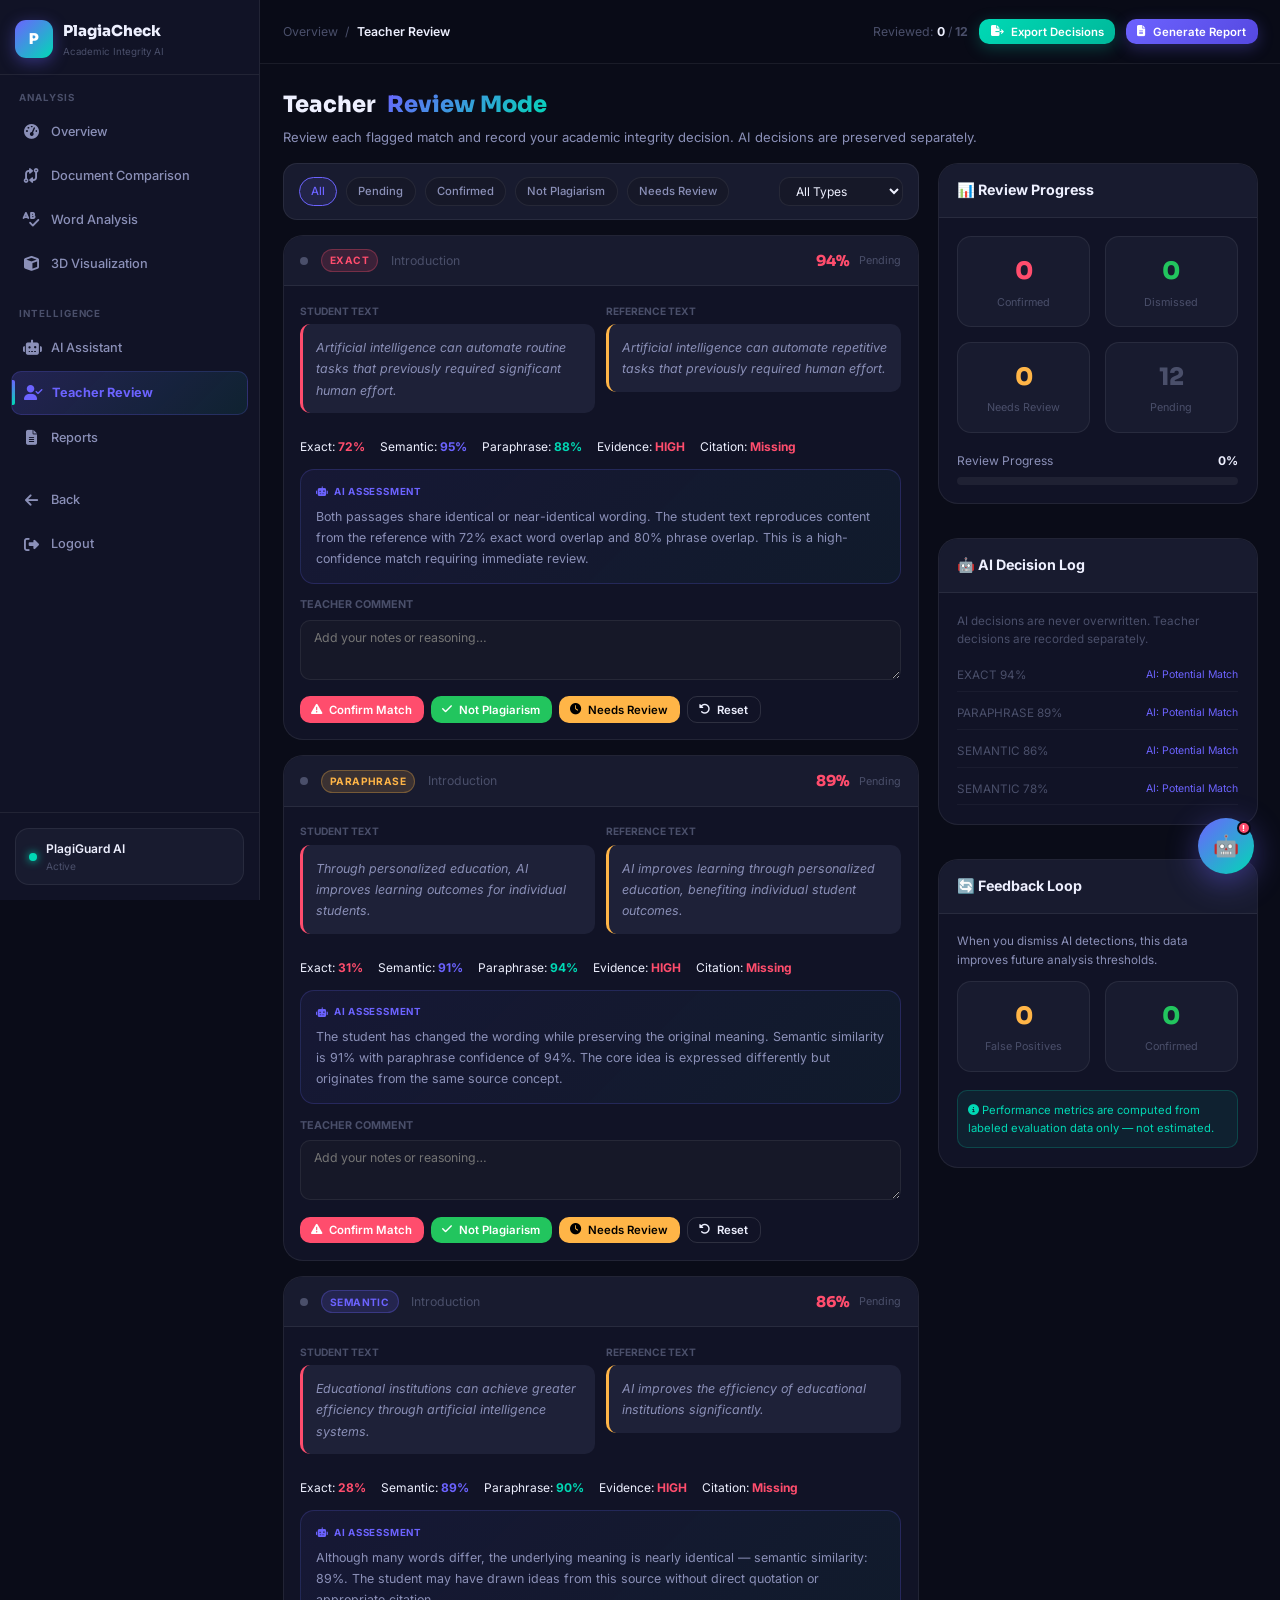
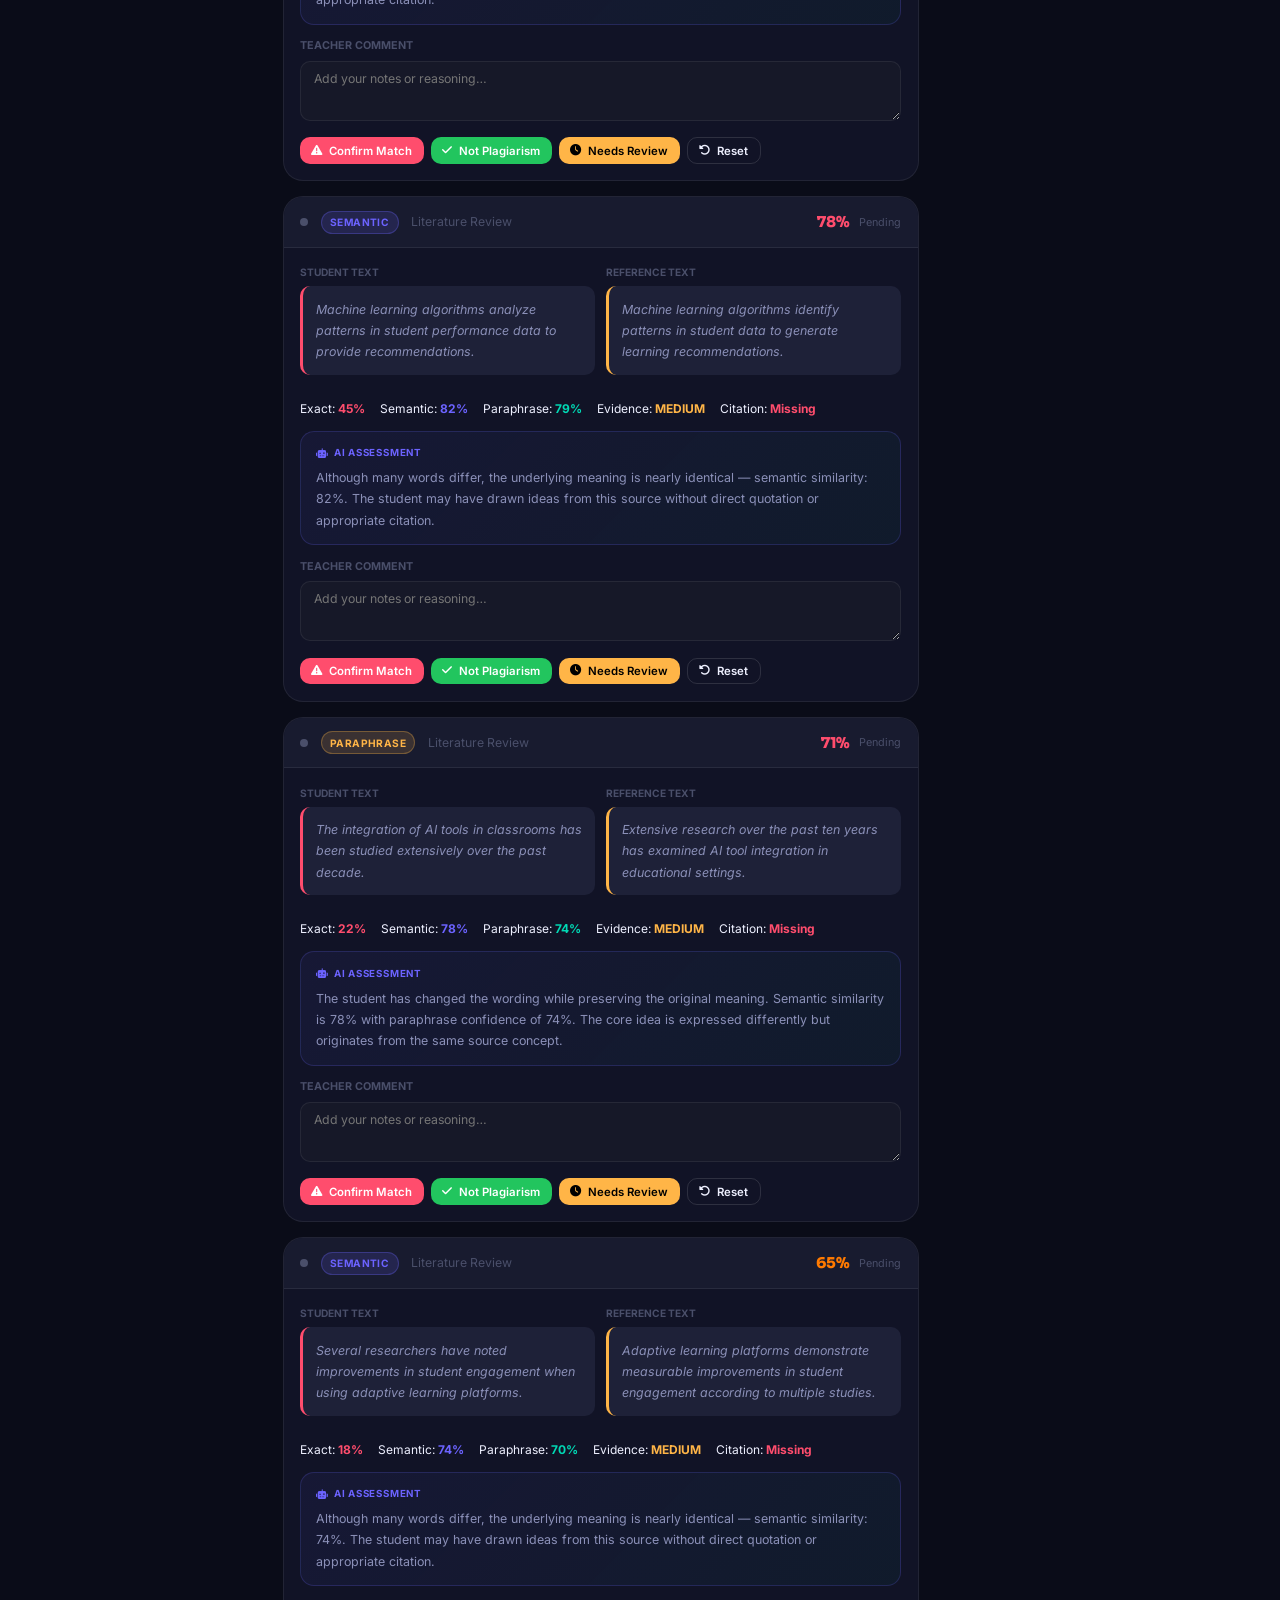
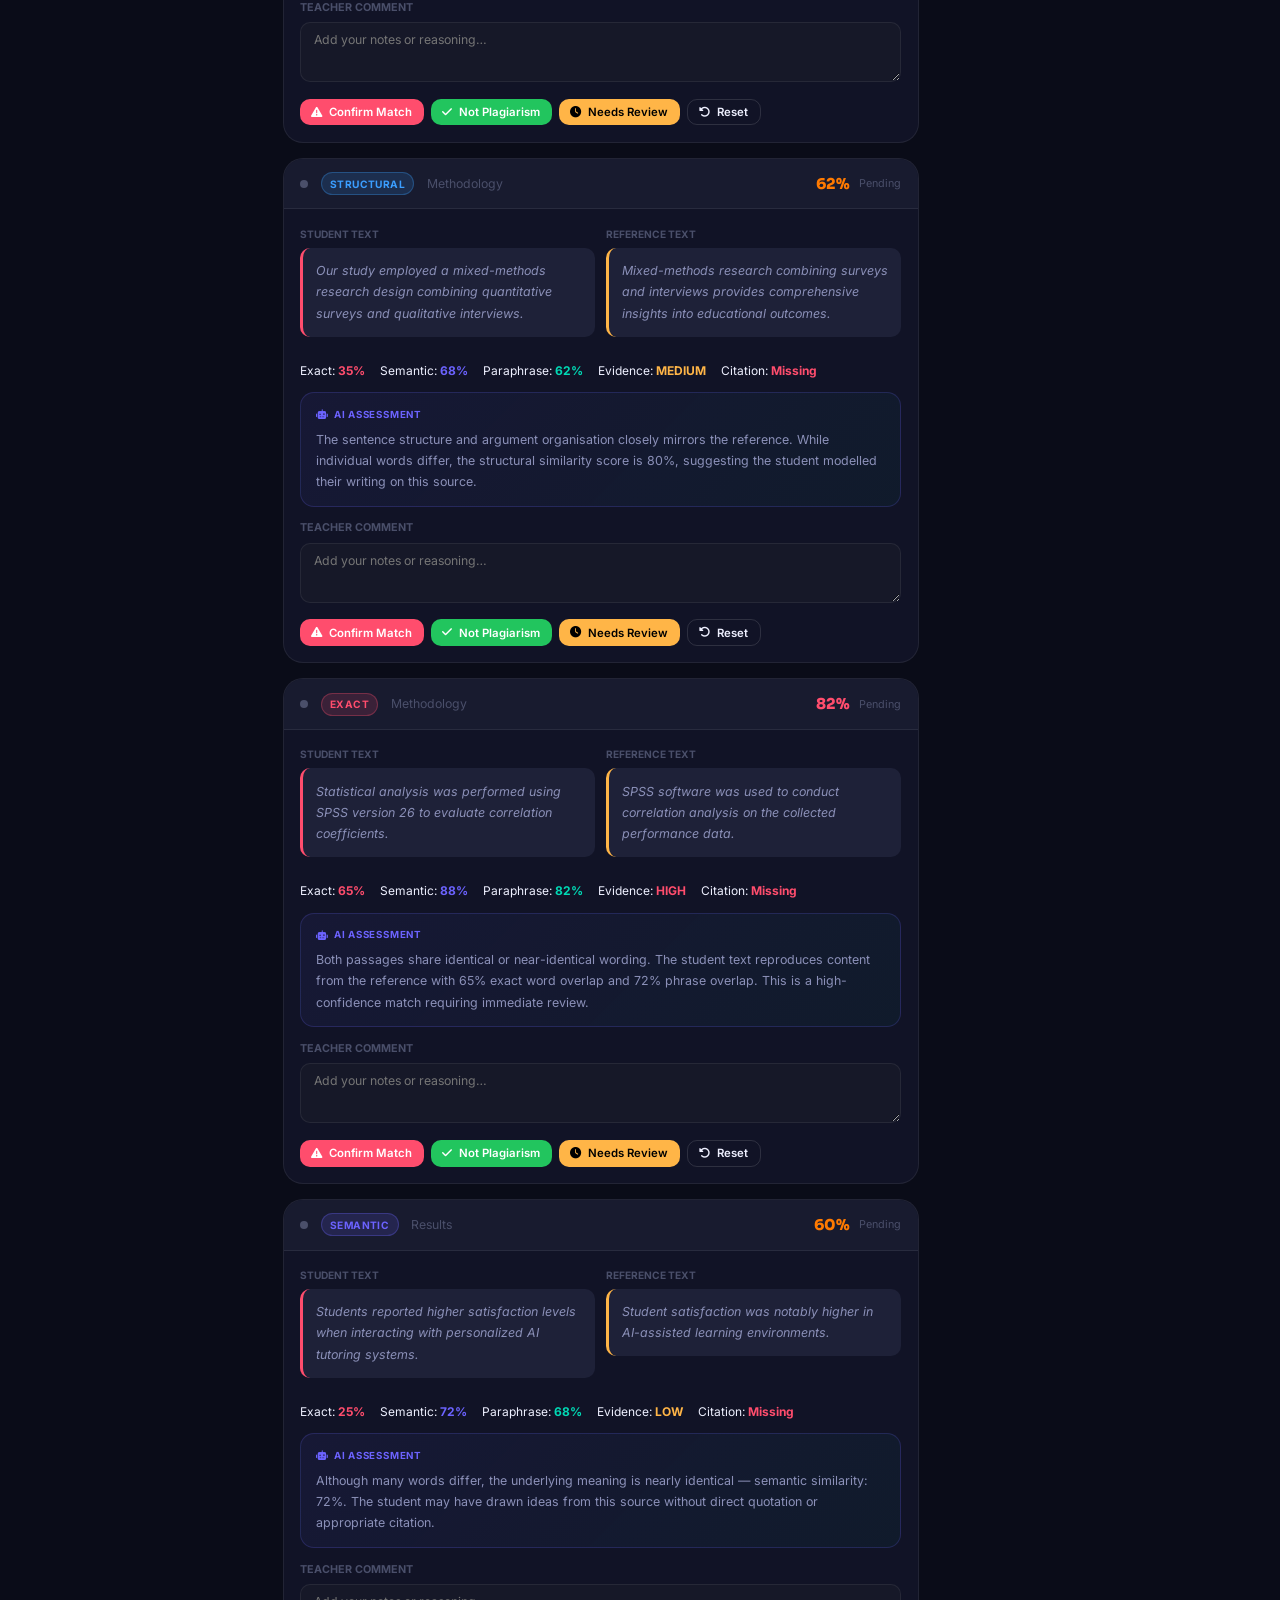
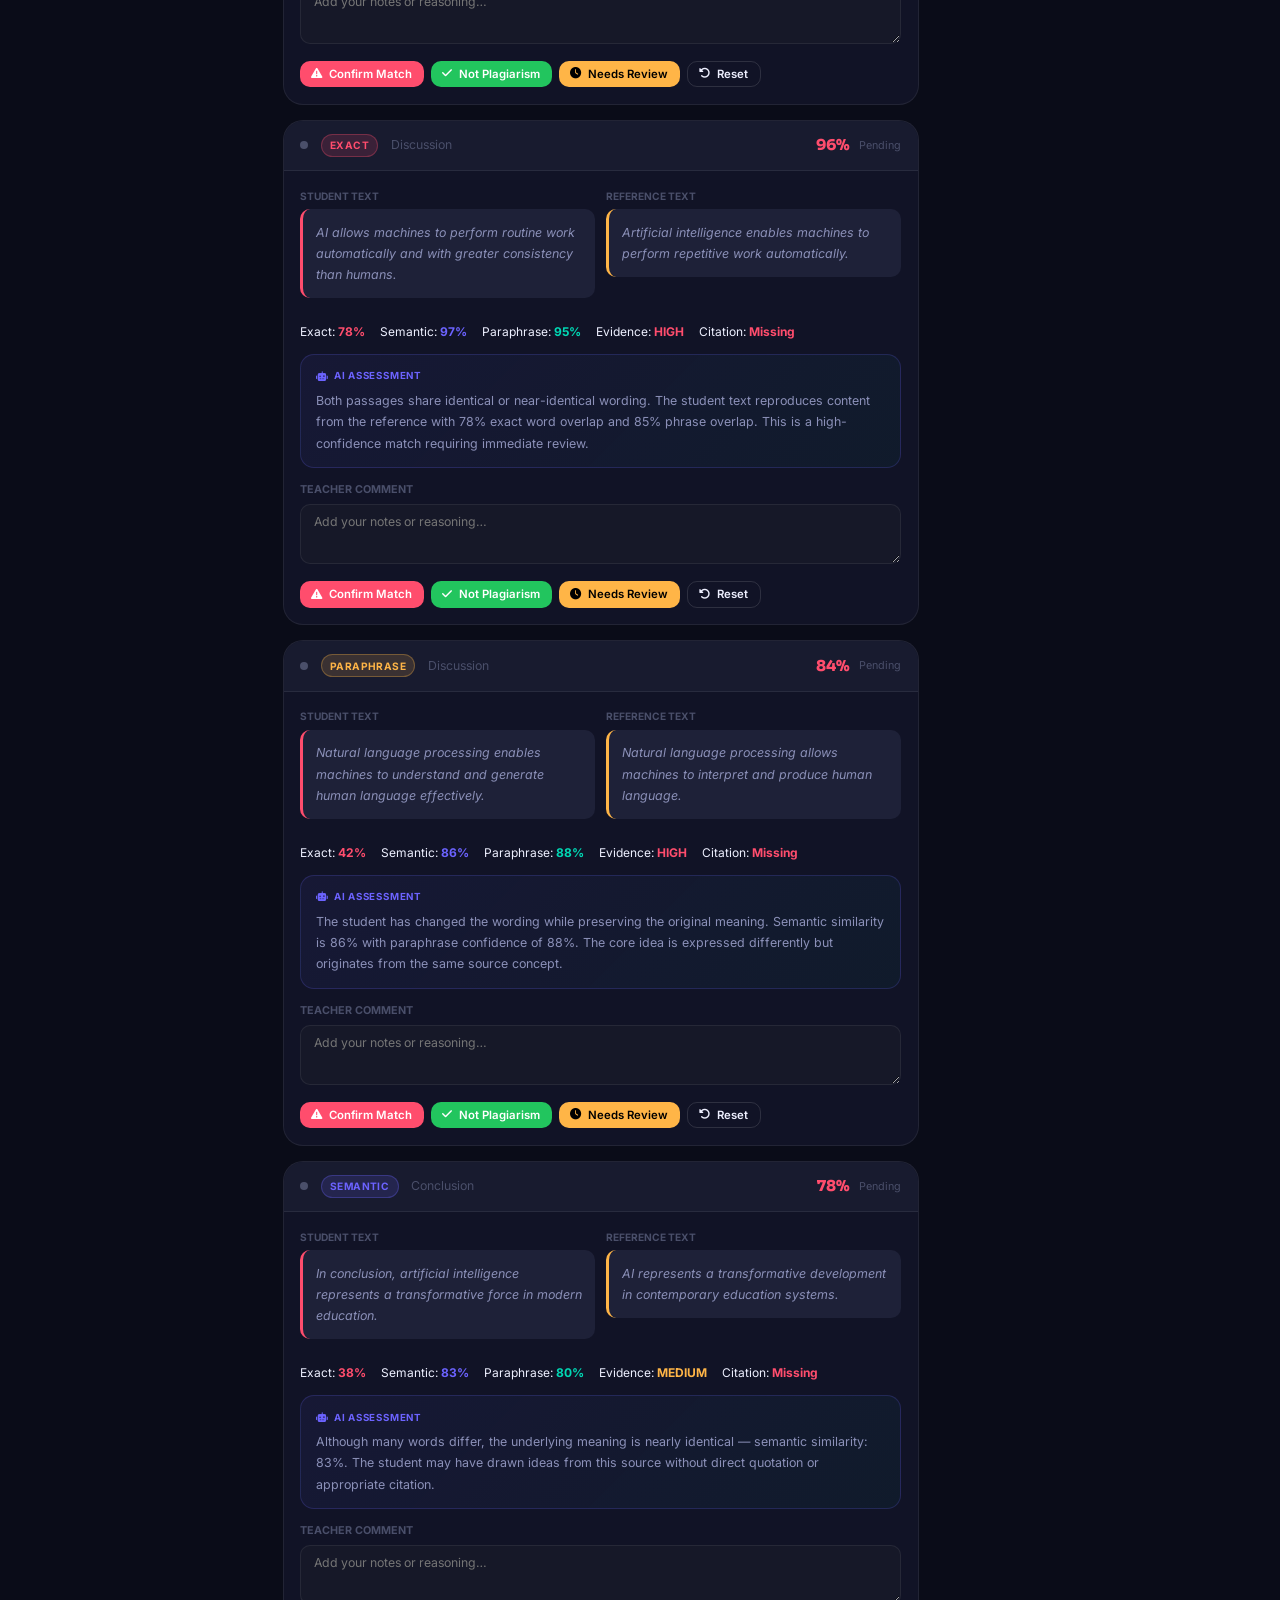
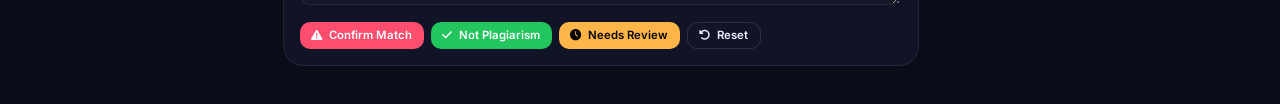
==== commit ea08dc05: "fix: resolve all critical bugs across platform - engine.js: removed duplicate initAdvNav, clean sing" ====
--- a/src/main/resources/static/teacher-review.html
+++ b/src/main/resources/static/teacher-review.html
@@ -126,6 +126,29 @@
 </div>
 </div>
 <div class="toast-container" id="toastContainer"></div>
+
+<!-- Floating AI Chat -->
+<button class="float-chat-btn" id="floatChatBtn">🤖<span class="notif">!</span></button>
+<div class="float-chat-panel" id="floatChatPanel">
+  <div class="chat-container">
+    <div class="chat-header">
+      <div class="chat-avatar">🤖</div>
+      <div><div class="chat-name">PlagiGuard AI</div>
+        <div class="chat-status"><div style="width:6px;height:6px;border-radius:50%;background:var(--accent)"></div>Online</div>
+      </div>
+    </div>
+    <div class="chat-messages" id="floatMessages"></div>
+    <div class="chat-prompts">
+      <span class="prompt-chip">[Summary]</span>
+      <span class="prompt-chip">[Show suspicious sections]</span>
+      <span class="prompt-chip">[Check citations]</span>
+    </div>
+    <div class="chat-input-row">
+      <textarea class="chat-input" rows="1" placeholder="Ask about the analysis…"></textarea>
+      <button class="btn btn-primary chat-send-btn" style="padding:.55rem .8rem"><i class="fa-solid fa-paper-plane"></i></button>
+    </div>
+  </div>
+</div>
 <script src="js/engine.js"></script>
 <script>
 const decisions = {};   // matchId -> {status, comment}
@@ -134,6 +157,7 @@
 
 document.addEventListener('DOMContentLoaded',()=>{
   initAdvNav();
+  initFloatingChat();
   document.getElementById('totalCount').textContent = MOCK_DATA.matches.length;
   document.getElementById('statPending').textContent = MOCK_DATA.matches.length;
   renderReviewCards();
